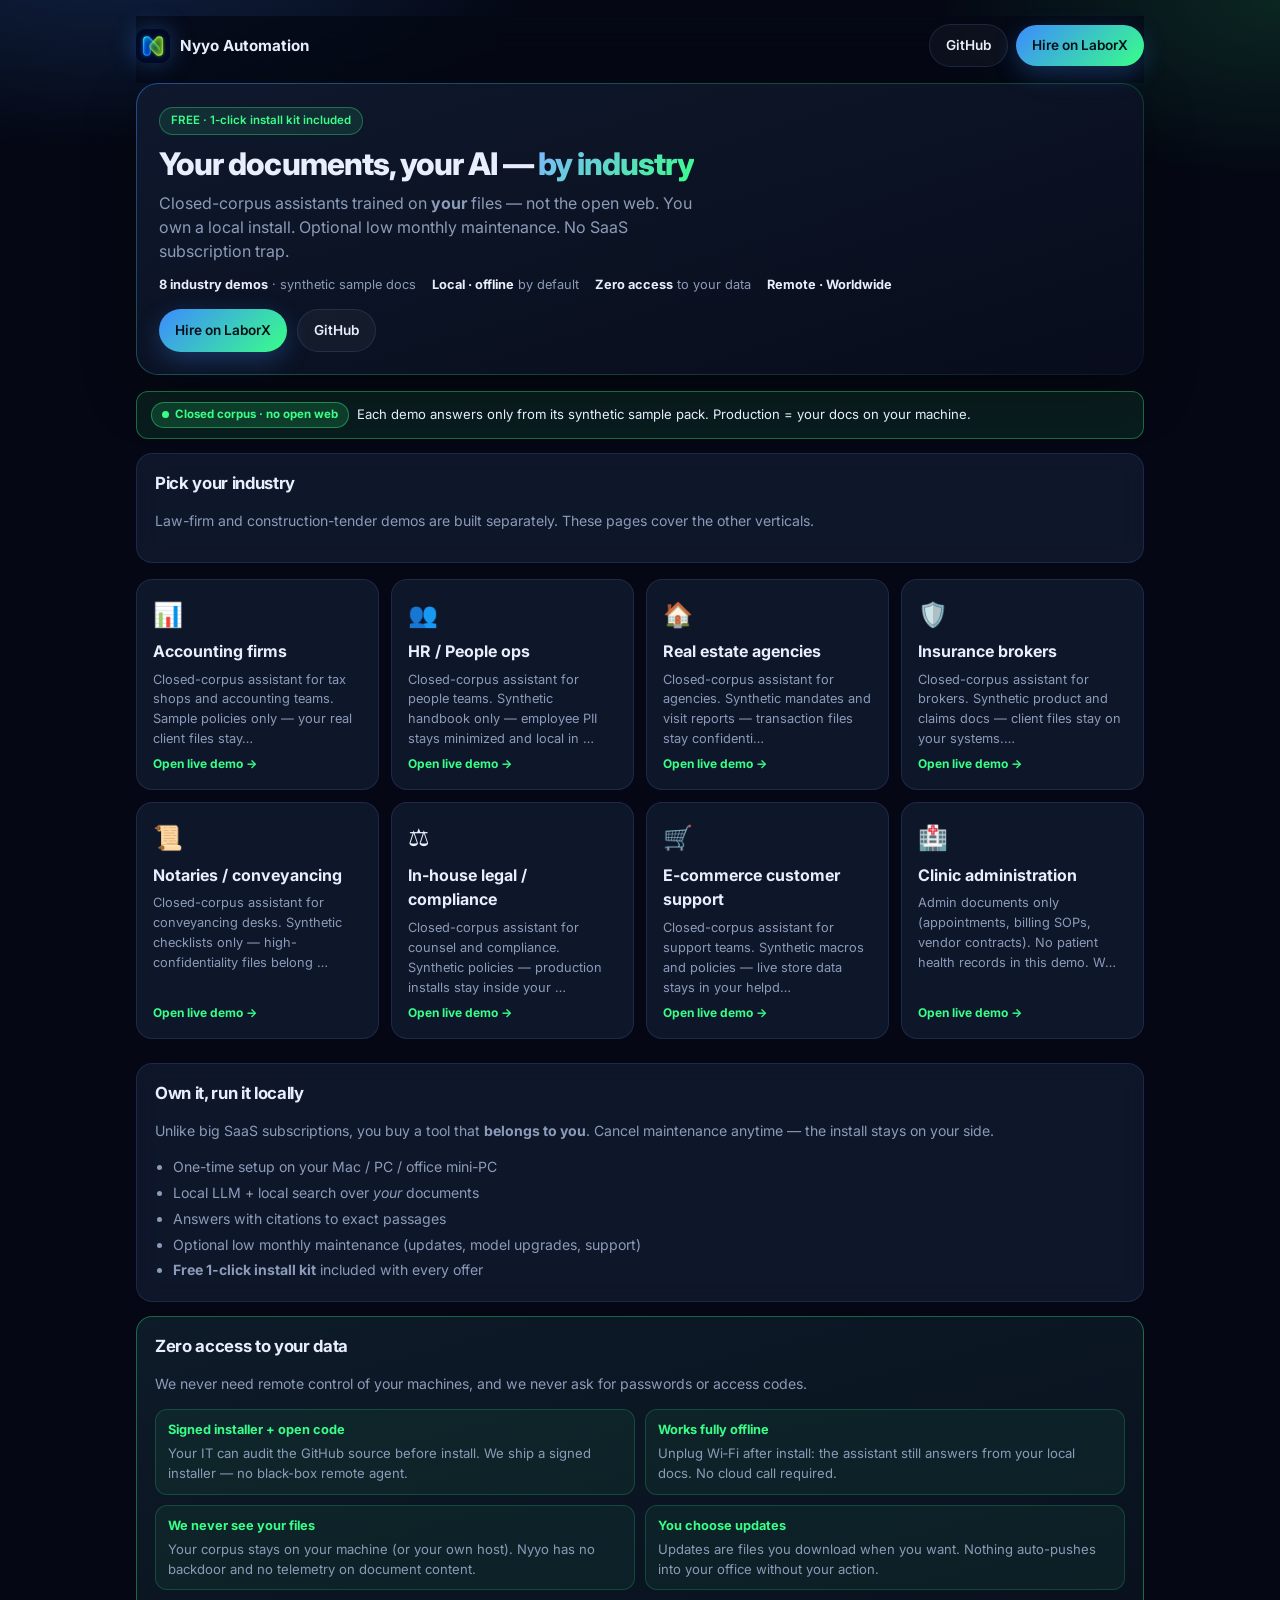
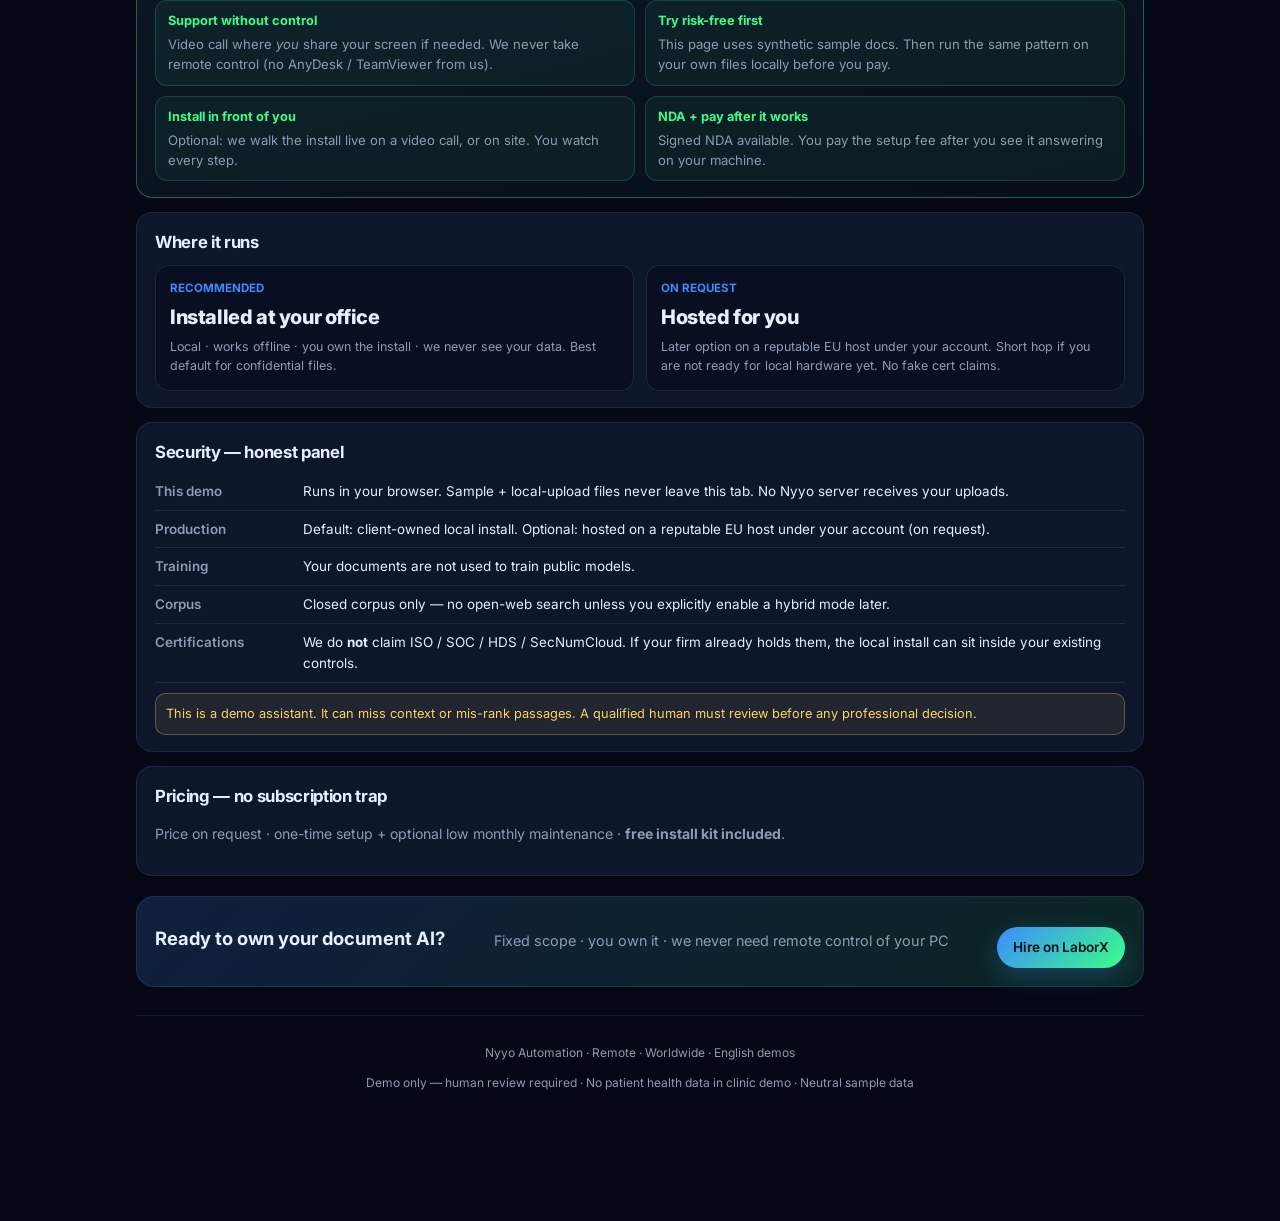
==== index.html @ 98f661c5 "feat: industry document-AI demos (8 verticals + hub) Closed-corpus in-browser BM25 demos for account" ====
<!DOCTYPE html>
<html lang="en">
<head>
<meta charset="utf-8"/>
<meta name="viewport" content="width=device-width, initial-scale=1"/>
<title>Your documents, your AI — by industry · Nyyo Automation</title>
<meta name="description" content="Industry demos: ask questions on your business documents. Local AI you own. Closed corpus. Remote · Worldwide."/>
<link rel="preconnect" href="https://fonts.googleapis.com"/>
<link rel="preconnect" href="https://fonts.gstatic.com" crossorigin/>
<link href="https://fonts.googleapis.com/css2?family=Inter:wght@400;600;700;800&display=swap" rel="stylesheet"/>
<link rel="stylesheet" href="./css/nyyo-kit.css"/>
<link rel="stylesheet" href="./css/style.css"/>
<link rel="icon" href="./assets/logo.png"/>
</head>
<body>
<div class="wrap">

<nav class="topbar">
  <a class="brand" href="./">
    <img src="./assets/logo.png" alt="" width="34" height="34"/>
    <span>Nyyo Automation</span>
  </a>
  <div style="display:flex;gap:8px;flex-wrap:wrap;align-items:center">
    <a class="btn btn-ghost btn-sm" href="https://github.com/nyyoautomation">GitHub</a>
    <a class="btn btn-primary btn-sm" href="https://laborx.com/freelancers/users/id475124" target="_blank" rel="noopener">Hire on LaborX</a>
  </div>
</nav>

<header class="hero">
  <div class="hero-inner">
    <div class="tag">FREE · 1-click install kit included</div>
    <h1>Your documents, your AI — <span class="grad">by industry</span></h1>
    <p style="color:var(--muted);max-width:56ch;margin:0">
      Closed-corpus assistants trained on <strong>your</strong> files — not the open web.
      You own a local install. Optional low monthly maintenance. No SaaS subscription trap.
    </p>
    <div class="proof">
      <span><strong>8 industry demos</strong> · synthetic sample docs</span>
      <span><strong>Local · offline</strong> by default</span>
      <span><strong>Zero access</strong> to your data</span>
      <span><strong>Remote · Worldwide</strong></span>
    </div>
    <div style="display:flex;flex-wrap:wrap;gap:10px;margin-top:14px">
      <a class="btn btn-primary" href="https://laborx.com/freelancers/users/id475124" target="_blank" rel="noopener">Hire on LaborX</a>
      <a class="btn btn-ghost" href="https://github.com/nyyoautomation">GitHub</a>
    </div>
  </div>
</header>

<div class="trust-banner">
  <span class="pill"><span class="live-dot"></span> Closed corpus · no open web</span>
  <span>Each demo answers only from its synthetic sample pack. Production = your docs on your machine.</span>
</div>

<section class="card-block">
  <h2>Pick your industry</h2>
  <p>Law-firm and construction-tender demos are built separately. These pages cover the other verticals.</p>
</section>

<div class="hub-grid">
    <a class="hub-card" href="./accounting/">
      <div class="ico">📊</div>
      <h3>Accounting firms</h3>
      <p>Closed-corpus assistant for tax shops and accounting teams. Sample policies only — your real client files stay…</p>
      <span class="go">Open live demo →</span>
    </a>
    <a class="hub-card" href="./hr/">
      <div class="ico">👥</div>
      <h3>HR / People ops</h3>
      <p>Closed-corpus assistant for people teams. Synthetic handbook only — employee PII stays minimized and local in …</p>
      <span class="go">Open live demo →</span>
    </a>
    <a class="hub-card" href="./real-estate/">
      <div class="ico">🏠</div>
      <h3>Real estate agencies</h3>
      <p>Closed-corpus assistant for agencies. Synthetic mandates and visit reports — transaction files stay confidenti…</p>
      <span class="go">Open live demo →</span>
    </a>
    <a class="hub-card" href="./insurance/">
      <div class="ico">🛡️</div>
      <h3>Insurance brokers</h3>
      <p>Closed-corpus assistant for brokers. Synthetic product and claims docs — client files stay on your systems.…</p>
      <span class="go">Open live demo →</span>
    </a>
    <a class="hub-card" href="./notaries/">
      <div class="ico">📜</div>
      <h3>Notaries / conveyancing</h3>
      <p>Closed-corpus assistant for conveyancing desks. Synthetic checklists only — high-confidentiality files belong …</p>
      <span class="go">Open live demo →</span>
    </a>
    <a class="hub-card" href="./compliance/">
      <div class="ico">⚖️</div>
      <h3>In-house legal / compliance</h3>
      <p>Closed-corpus assistant for counsel and compliance. Synthetic policies — production installs stay inside your …</p>
      <span class="go">Open live demo →</span>
    </a>
    <a class="hub-card" href="./ecommerce-support/">
      <div class="ico">🛒</div>
      <h3>E-commerce customer support</h3>
      <p>Closed-corpus assistant for support teams. Synthetic macros and policies — live store data stays in your helpd…</p>
      <span class="go">Open live demo →</span>
    </a>
    <a class="hub-card" href="./clinic-admin/">
      <div class="ico">🏥</div>
      <h3>Clinic administration</h3>
      <p>Admin documents only (appointments, billing SOPs, vendor contracts). No patient health records in this demo. W…</p>
      <span class="go">Open live demo →</span>
    </a></div>


<section class="card-block" id="own-it-hub">
  <h2>Own it, run it locally</h2>
  <p>Unlike big SaaS subscriptions, you buy a tool that <strong>belongs to you</strong>. Cancel maintenance anytime — the install stays on your side.</p>
  <ul>
    <li>One-time setup on your Mac / PC / office mini-PC</li>
    <li>Local LLM + local search over <em>your</em> documents</li>
    <li>Answers with citations to exact passages</li>
    <li>Optional low monthly maintenance (updates, model upgrades, support)</li>
    <li><strong>Free 1-click install kit</strong> included with every offer</li>
  </ul>
</section>


<section class="card-block zero-access" id="zero-access">
  <h2>Zero access to your data</h2>
  <p>We never need remote control of your machines, and we never ask for passwords or access codes.</p>
  <div class="za-grid">
    <div class="za-item"><strong>Signed installer + open code</strong>Your IT can audit the GitHub source before install. We ship a signed installer — no black-box remote agent.</div>
    <div class="za-item"><strong>Works fully offline</strong>Unplug Wi‑Fi after install: the assistant still answers from your local docs. No cloud call required.</div>
    <div class="za-item"><strong>We never see your files</strong>Your corpus stays on your machine (or your own host). Nyyo has no backdoor and no telemetry on document content.</div>
    <div class="za-item"><strong>You choose updates</strong>Updates are files you download when you want. Nothing auto-pushes into your office without your action.</div>
    <div class="za-item"><strong>Support without control</strong>Video call where <em>you</em> share your screen if needed. We never take remote control (no AnyDesk / TeamViewer from us).</div>
    <div class="za-item"><strong>Try risk-free first</strong>This page uses synthetic sample docs. Then run the same pattern on your own files locally before you pay.</div>
    <div class="za-item"><strong>Install in front of you</strong>Optional: we walk the install live on a video call, or on site. You watch every step.</div>
    <div class="za-item"><strong>NDA + pay after it works</strong>Signed NDA available. You pay the setup fee after you see it answering on your machine.</div>
  </div>
</section>


<section class="card-block" id="hosting">
  <h2>Where it runs</h2>
  <div class="price-box">
    <div class="price-tier">
      <div class="label">Recommended</div>
      <div class="amount">Installed at your office</div>
      <div class="note">Local · works offline · you own the install · we never see your data. Best default for confidential files.</div>
    </div>
    <div class="price-tier">
      <div class="label">On request</div>
      <div class="amount">Hosted for you</div>
      <div class="note">Later option on a reputable EU host under your account. Short hop if you are not ready for local hardware yet. No fake cert claims.</div>
    </div>
  </div>
</section>


<section class="card-block security-panel" id="security">
  <h2>Security — honest panel</h2>
  <div class="sec-row"><div class="sec-k">This demo</div><div class="sec-v">Runs in your browser. Sample + local-upload files never leave this tab. No Nyyo server receives your uploads.</div></div>
  <div class="sec-row"><div class="sec-k">Production</div><div class="sec-v">Default: client-owned local install. Optional: hosted on a reputable EU host under your account (on request).</div></div>
  <div class="sec-row"><div class="sec-k">Training</div><div class="sec-v">Your documents are not used to train public models.</div></div>
  <div class="sec-row"><div class="sec-k">Corpus</div><div class="sec-v">Closed corpus only — no open-web search unless you explicitly enable a hybrid mode later.</div></div>
  <div class="sec-row"><div class="sec-k">Certifications</div><div class="sec-v">We do <strong>not</strong> claim ISO / SOC / HDS / SecNumCloud. If your firm already holds them, the local install can sit inside your existing controls.</div></div>
  <div class="honest">This is a demo assistant. It can miss context or mis-rank passages. A qualified human must review before any professional decision.</div>
</section>


<section class="card-block" id="pricing-hub">
  <h2>Pricing — no subscription trap</h2>
  <p>Price on request · one-time setup + optional low monthly maintenance · <strong>free install kit included</strong>.</p>
</section>

<section class="cta-band">
  <h2 style="margin:0 0 6px;font-size:1.15rem">Ready to own your document AI?</h2>
  <p style="margin:0;color:var(--muted);font-size:.9rem">Fixed scope · you own it · we never need remote control of your PC</p>
  <div class="btns">
    <a class="btn btn-primary" href="https://laborx.com/freelancers/users/id475124" target="_blank" rel="noopener">Hire on LaborX</a>
  </div>
</section>

<footer class="footer">
  <p>Nyyo Automation · Remote · Worldwide · English demos</p>
  <p>Demo only — human review required · No patient health data in clinic demo · Neutral sample data</p>
</footer>
</div>
</body>
</html>
---- css/nyyo-kit.css ----
/* Nyyo Automation — shared demo kit (premium freelance presentation) */
:root {
  --void: #050814;
  --abyss: #0a0f2c;
  --panel: rgba(18, 28, 52, 0.72);
  --panel-solid: #121c34;
  --panel2: rgba(12, 18, 36, 0.9);
  --border: rgba(120, 160, 255, 0.14);
  --text: #e8eefc;
  --muted: #8b9bb8;
  --azure: #3d8bff;
  --lime: #39ff88;
  --warn: #ffd166;
  --bad: #ff6b8a;
  --radius: 18px;
}
* { box-sizing: border-box; }
html, body {
  margin: 0; padding: 0; min-height: 100%;
  background: var(--void); color: var(--text);
  font-family: Inter, system-ui, -apple-system, Segoe UI, Roboto, sans-serif;
  line-height: 1.55;
}
body::before {
  content: ""; position: fixed; inset: 0; pointer-events: none; z-index: 0;
  background:
    radial-gradient(ellipse 65% 45% at 8% -8%, rgba(61,139,255,.22), transparent 55%),
    radial-gradient(ellipse 55% 40% at 100% 0%, rgba(57,255,136,.12), transparent 50%);
}
.wrap, .shell { position: relative; z-index: 1; max-width: 900px; margin: 0 auto; padding: 16px 16px 100px; }
a { color: var(--lime); }
.topbar, .nav {
  display: flex; align-items: center; justify-content: space-between; gap: 12px;
  padding: 8px 0 16px; position: sticky; top: 0; z-index: 20;
  backdrop-filter: blur(14px); -webkit-backdrop-filter: blur(14px);
  background: rgba(5, 8, 20, 0.75);
}
.brand {
  display: flex; align-items: center; gap: 10px;
  color: var(--text); text-decoration: none; font-weight: 700; font-size: 0.95rem;
}
.brand img { width: 34px; height: 34px; border-radius: 10px; box-shadow: 0 0 24px rgba(61,139,255,.35); }
.btn {
  display: inline-flex; align-items: center; justify-content: center; gap: 8px;
  border: 0; border-radius: 999px; cursor: pointer;
  font-family: inherit; font-weight: 600; font-size: 0.85rem;
  padding: 10px 16px; text-decoration: none;
  transition: transform .18s ease, filter .18s ease;
}
.btn:focus-visible { outline: 2px solid var(--azure); outline-offset: 3px; }
.btn-primary {
  color: #041018;
  background: linear-gradient(135deg, #3d8bff 0%, #39ff88 100%);
  box-shadow: 0 8px 24px rgba(61,139,255,.28);
}
.btn-primary:hover { filter: brightness(1.06); transform: translateY(-1px); }
.btn-ghost {
  color: var(--text); background: rgba(255,255,255,.04); border: 1px solid var(--border);
}
.btn-ghost:hover { border-color: rgba(61,139,255,.4); }

.hero {
  border-radius: 22px; padding: 1px; margin-bottom: 16px;
  background: linear-gradient(145deg, rgba(61,139,255,.5), rgba(57,255,136,.28), rgba(61,139,255,.12));
  box-shadow: 0 20px 50px rgba(0,0,0,.35);
}
.hero-inner, .hero > *:only-child {
  border-radius: 21px;
  background: linear-gradient(165deg, rgba(14,22,42,.96), rgba(8,12,28,.98));
  padding: 22px;
}
.hero .hero-inner { margin: 0; }
.tag, .badge {
  display: inline-flex; align-items: center; gap: 8px;
  font-size: 0.72rem; font-weight: 600; color: var(--lime);
  background: rgba(57,255,136,.1); border: 1px solid rgba(57,255,136,.32);
  padding: 4px 11px; border-radius: 999px; margin-bottom: 12px;
}
.tag .dot, .badge .pulse {
  width: 7px; height: 7px; border-radius: 50%; background: var(--lime);
  box-shadow: 0 0 0 0 rgba(57,255,136,.5);
  animation: pulse 2s ease-out infinite;
}
@keyframes pulse {
  0% { box-shadow: 0 0 0 0 rgba(57,255,136,.5); }
  70% { box-shadow: 0 0 0 10px rgba(57,255,136,0); }
  100% { box-shadow: 0 0 0 0 rgba(57,255,136,0); }
}
.hero h1 {
  margin: 0 0 8px; font-size: clamp(1.45rem, 3.5vw, 1.95rem);
  letter-spacing: -0.03em; line-height: 1.15; font-weight: 800;
}
.hero h1 .grad {
  background: linear-gradient(135deg, #7eb6ff, #39ff88);
  -webkit-background-clip: text; background-clip: text; color: transparent;
}
.hero .lead, .hero p { margin: 0; color: var(--muted); line-height: 1.5; max-width: 40rem; }
.hero .meta {
  display: flex; flex-wrap: wrap; gap: 8px 16px;
  margin-top: 14px; font-size: 0.8rem; color: var(--muted);
}
.hero .meta strong { color: var(--text); font-weight: 600; }

.explainer, .panel, .card-block {
  background: var(--panel); border: 1px solid var(--border);
  border-radius: 16px; padding: 16px 18px; margin-bottom: 14px;
  backdrop-filter: blur(12px);
}
.explainer h2, .section-title { margin: 0 0 8px; font-size: 1rem; letter-spacing: -0.01em; }
.explainer ol { margin: 0; padding-left: 1.2rem; color: var(--muted); }
.benefit {
  margin-top: 12px; padding: 11px 13px; border-radius: 12px;
  background: rgba(61,139,255,.1); border: 1px solid rgba(61,139,255,.28);
  color: var(--text); font-size: 0.92rem;
}

/* 3-step how it works */
.steps {
  display: grid; grid-template-columns: repeat(3, 1fr); gap: 10px;
  margin: 0 0 16px;
}
.step {
  background: var(--panel); border: 1px solid var(--border);
  border-radius: 14px; padding: 14px 14px 12px;
}
.step .n {
  display: inline-grid; place-items: center;
  width: 24px; height: 24px; border-radius: 8px; margin-bottom: 8px;
  font-size: 0.75rem; font-weight: 800; color: #041018;
  background: linear-gradient(135deg, #3d8bff, #39ff88);
}
.step h3 { margin: 0 0 4px; font-size: 0.92rem; }
.step p { margin: 0; color: var(--muted); font-size: 0.82rem; }

/* Metrics */
.metrics {
  display: grid; grid-template-columns: repeat(3, 1fr); gap: 10px;
  margin: 0 0 16px;
}
.metric {
  background: var(--panel); border: 1px solid var(--border);
  border-radius: 14px; padding: 14px; text-align: center;
}
.metric .v {
  font-size: 1.35rem; font-weight: 800; letter-spacing: -0.02em;
  background: linear-gradient(135deg, #9ec2ff, #39ff88);
  -webkit-background-clip: text; background-clip: text; color: transparent;
}
.metric .l { margin-top: 4px; font-size: 0.75rem; color: var(--muted); }
.metrics-note {
  margin: -8px 0 16px; font-size: 0.72rem; color: var(--muted); text-align: center;
}

/* Tech badges */
.badges {
  display: flex; flex-wrap: wrap; gap: 8px; margin: 0 0 16px; justify-content: center;
}
.badges span {
  font-size: 0.72rem; font-weight: 600; color: var(--muted);
  padding: 5px 10px; border-radius: 999px;
  border: 1px solid var(--border); background: rgba(255,255,255,.03);
}

/* CTA band */
.cta-band {
  margin: 20px 0 8px; padding: 22px 20px; border-radius: 18px;
  border: 1px solid var(--border);
  background: linear-gradient(135deg, rgba(61,139,255,.16), rgba(57,255,136,.08));
  display: flex; flex-wrap: wrap; align-items: center; justify-content: space-between; gap: 14px;
}
.cta-band h2 { margin: 0 0 4px; font-size: 1.2rem; }
.cta-band p { margin: 0; color: var(--muted); font-size: 0.88rem; }
.cta-actions { display: flex; flex-wrap: wrap; gap: 10px; }

.footer {
  margin-top: 18px; color: var(--muted); font-size: 0.82rem; text-align: center;
}
.footer a { color: var(--lime); }

.mobile-cta {
  display: none; position: fixed; left: 12px; right: 12px; bottom: 12px; z-index: 40;
  padding: 10px; border-radius: 16px;
  background: rgba(10, 15, 44, 0.92); border: 1px solid var(--border);
  backdrop-filter: blur(14px); box-shadow: 0 12px 36px rgba(0,0,0,.45);
}
.mobile-cta .btn { width: 100%; }

.example-label {
  display: inline-block; font-size: 0.68rem; font-weight: 700; letter-spacing: .04em;
  text-transform: uppercase; color: var(--warn);
  background: rgba(255,209,102,.1); border: 1px solid rgba(255,209,102,.28);
  padding: 2px 8px; border-radius: 999px; margin-bottom: 8px;
}

@media (max-width: 700px) {
  .steps, .metrics { grid-template-columns: 1fr; }
  .wrap, .shell { padding-bottom: 96px; }
  .mobile-cta { display: block; }
  .topbar .btn-primary .hide-sm { display: none; }
}
@media (prefers-reduced-motion: reduce) {
  *, *::before, *::after { animation: none !important; transition: none !important; }
}

/* === QUALITY LAYER v2 — fonts, forms, tables, motion === */
@import url('https://fonts.googleapis.com/css2?family=Inter:wght@400;500;600;700;800&family=JetBrains+Mono:wght@400;500;600&display=swap');

body, .wrap, .shell {
  font-family: Inter, system-ui, -apple-system, Segoe UI, Roboto, sans-serif;
  -webkit-font-smoothing: antialiased;
  text-rendering: optimizeLegibility;
}
code, pre, .mono, .log, #log, .wf-list a {
  font-family: "JetBrains Mono", ui-monospace, SFMono-Regular, Menlo, monospace;
  font-size: 0.82rem;
}

/* Polished inputs */
input, textarea, select {
  font-family: Inter, system-ui, sans-serif !important;
  border-radius: 12px !important;
  border: 1px solid var(--border) !important;
  background: rgba(5, 8, 20, 0.85) !important;
  color: var(--text) !important;
  padding: 12px 14px !important;
  transition: border-color .15s, box-shadow .15s;
}
input:focus, textarea:focus, select:focus {
  outline: none !important;
  border-color: rgba(61,139,255,.55) !important;
  box-shadow: 0 0 0 3px rgba(61,139,255,.15) !important;
}
textarea { min-height: 140px; resize: vertical; line-height: 1.5; }

/* Polished tables */
table {
  width: 100%; border-collapse: collapse; font-size: 0.88rem;
  background: var(--panel); border: 1px solid var(--border); border-radius: 14px;
  overflow: hidden; margin: 0 0 14px;
}
th, td { padding: 10px 12px; text-align: left; border-bottom: 1px solid var(--border); }
th {
  font-size: 0.72rem; text-transform: uppercase; letter-spacing: .04em;
  color: var(--muted); font-weight: 700; background: rgba(0,0,0,.25);
}
tr:last-child td { border-bottom: 0; }
tr:hover td { background: rgba(61,139,255,.06); }
td.num, th.num { text-align: right; font-variant-numeric: tabular-nums; font-family: "JetBrains Mono", monospace; font-size: 0.82rem; }

/* Lucide icon buttons */
.btn i, .icon-btn i, [data-lucide] { width: 18px; height: 18px; stroke-width: 2; }
.icon-btn {
  display: inline-flex; align-items: center; justify-content: center; gap: 8px;
}
.chip, .chips button {
  display: inline-flex; align-items: center; gap: 6px;
}

/* Empty / loading */
.empty-state, .loading-state {
  text-align: center; padding: 28px 16px; color: var(--muted);
  border: 1px dashed var(--border); border-radius: 14px; margin: 12px 0;
}
.loading-state .spinner {
  width: 28px; height: 28px; margin: 0 auto 10px;
  border: 2px solid var(--border); border-top-color: var(--azure);
  border-radius: 50%; animation: spin .7s linear infinite;
}
@keyframes spin { to { transform: rotate(360deg); } }
.fade-in { animation: fadeUp .4s ease both; }
@keyframes fadeUp {
  from { opacity: 0; transform: translateY(8px); }
  to { opacity: 1; transform: none; }
}

/* Before/after split */
.ba-grid {
  display: grid; grid-template-columns: 1fr 1fr; gap: 12px; margin: 0 0 16px;
}
.ba-card {
  background: var(--panel); border: 1px solid var(--border); border-radius: 14px; padding: 14px;
}
.ba-card h3 { margin: 0 0 8px; font-size: 0.9rem; }
.ba-card.before { border-color: rgba(255,107,138,.35); }
.ba-card.after { border-color: rgba(57,255,136,.35); }
@media (max-width: 700px) { .ba-grid { grid-template-columns: 1fr; } }

/* Where it plugs in / How we set it up / Hosting */
.nyyo-integrate {
  margin: 18px 0 8px;
  display: grid;
  gap: 12px;
}
.nyyo-integrate .block {
  background: var(--panel, rgba(18,28,52,.72));
  border: 1px solid var(--border, rgba(120,160,255,.14));
  border-radius: 18px;
  padding: 18px 18px 16px;
  backdrop-filter: blur(12px);
}
.nyyo-integrate .block h2 {
  margin: 0 0 6px;
  font-size: 1.05rem;
  letter-spacing: -0.02em;
}
.nyyo-integrate .block .sub {
  margin: 0 0 12px;
  color: var(--muted, #8b9bb8);
  font-size: 0.88rem;
}
.plug-chips {
  display: flex; flex-wrap: wrap; gap: 8px;
}
.plug-chip {
  display: inline-flex; align-items: center; gap: 8px;
  padding: 8px 12px;
  border-radius: 999px;
  border: 1px solid var(--border, rgba(120,160,255,.14));
  background: rgba(255,255,255,.03);
  font-size: 0.82rem; font-weight: 600; color: var(--text, #e8eefc);
}
.plug-chip .ic {
  width: 22px; height: 22px; border-radius: 6px;
  display: grid; place-items: center;
  font-size: 0.72rem; font-weight: 800;
  background: linear-gradient(135deg, rgba(61,139,255,.25), rgba(57,255,136,.18));
  color: #e8eefc;
}
.setup-steps {
  display: grid; grid-template-columns: repeat(3, 1fr); gap: 10px; margin: 0;
  padding: 0; list-style: none;
}
.setup-steps li {
  background: rgba(255,255,255,.03);
  border: 1px solid var(--border, rgba(120,160,255,.14));
  border-radius: 14px; padding: 14px;
}
.setup-steps .n {
  display: inline-grid; place-items: center;
  width: 26px; height: 26px; border-radius: 8px; margin-bottom: 8px;
  background: rgba(61,139,255,.15); color: var(--lime, #39ff88);
  font-weight: 800; font-size: 0.8rem;
}
.setup-steps h3 { margin: 0 0 4px; font-size: 0.92rem; }
.setup-steps p { margin: 0; color: var(--muted, #8b9bb8); font-size: 0.84rem; }
.host-grid {
  display: grid; grid-template-columns: 1fr 1fr; gap: 10px;
}
.host-card {
  border-radius: 14px; padding: 14px;
  border: 1px solid var(--border, rgba(120,160,255,.14));
  background: rgba(255,255,255,.03);
}
.host-card strong { display: block; margin-bottom: 4px; }
.host-card p { margin: 0; color: var(--muted, #8b9bb8); font-size: 0.84rem; }
.embed-box {
  margin-top: 12px;
  border-radius: 12px;
  border: 1px solid var(--border, rgba(120,160,255,.14));
  background: #070b18;
  overflow: hidden;
}
.embed-box .embed-label {
  display: flex; justify-content: space-between; align-items: center;
  padding: 8px 12px; font-size: 0.72rem; color: var(--muted, #8b9bb8);
  border-bottom: 1px solid var(--border, rgba(120,160,255,.14));
  background: rgba(255,255,255,.02);
}
.embed-box pre {
  margin: 0; padding: 12px 14px; overflow-x: auto;
  font-size: 0.78rem; line-height: 1.45; color: #cfe0ff;
  font-family: ui-monospace, SFMono-Regular, Menlo, Consolas, monospace;
}
.embed-box code { color: #9ec2ff; }
.honest-note {
  margin: 10px 0 0; font-size: 0.78rem; color: var(--muted, #8b9bb8);
}
@media (max-width: 700px) {
  .setup-steps, .host-grid { grid-template-columns: 1fr; }
}


.nyyo-install-kit {
  margin: 12px 0 8px;
  border-radius: 18px;
  padding: 1px;
  background: linear-gradient(145deg, rgba(61,139,255,.55), rgba(57,255,136,.35));
  box-shadow: 0 16px 40px rgba(0,0,0,.28);
}
.nyyo-install-kit-inner {
  border-radius: 17px;
  background: linear-gradient(165deg, rgba(14,22,42,.97), rgba(8,12,28,.98));
  padding: 18px 18px 16px;
}
.nyyo-install-kit h2 { margin: 0 0 6px; font-size: 1.05rem; letter-spacing: -0.02em; }
.nyyo-install-kit .free-pill {
  display: inline-flex; align-items: center; gap: 6px;
  font-size: 0.72rem; font-weight: 700; color: #041018;
  background: linear-gradient(135deg, #3d8bff, #39ff88);
  padding: 4px 10px; border-radius: 999px; margin-bottom: 10px;
}
.nyyo-install-kit .sub { margin: 0 0 12px; color: var(--muted,#8b9bb8); font-size: 0.88rem; }
.kit-actions { display: flex; flex-wrap: wrap; gap: 8px; margin-bottom: 8px; }
.kit-actions a, .kit-actions button {
  display: inline-flex; align-items: center; gap: 6px;
  padding: 9px 14px; border-radius: 999px; font: 600 0.8rem system-ui,sans-serif;
  text-decoration: none; cursor: pointer; border: 1px solid var(--border,rgba(120,160,255,.14));
  color: var(--text,#e8eefc); background: rgba(255,255,255,.04);
}
.kit-actions a.primary, .kit-actions button.primary {
  border: 0; color: #041018;
  background: linear-gradient(135deg, #3d8bff, #39ff88);
}
.kit-list { margin: 8px 0 0; padding-left: 1.1rem; color: var(--muted,#8b9bb8); font-size: 0.84rem; }
.kit-list li { margin: 3px 0; }
.kit-list .ready { color: var(--lime,#39ff88); }
.kit-list .soon { color: var(--warn,#ffd166); }
---- css/style.css ----
/* Industry demos — extends nyyo-kit */
.wrap { max-width: 1040px; }
.trust-banner {
  display: flex; flex-wrap: wrap; gap: 8px; align-items: center;
  margin: 0 0 14px; padding: 10px 14px; border-radius: 12px;
  background: rgba(57,255,136,.08); border: 1px solid rgba(57,255,136,.35);
  font-size: 0.82rem; color: var(--text);
}
.trust-banner .pill {
  display: inline-flex; align-items: center; gap: 6px;
  padding: 3px 10px; border-radius: 999px; font-weight: 700; font-size: 0.72rem;
  background: rgba(57,255,136,.15); color: var(--lime); border: 1px solid rgba(57,255,136,.4);
}
.live-dot { width: 7px; height: 7px; border-radius: 50%; background: var(--lime);
  box-shadow: 0 0 0 0 rgba(57,255,136,.6); animation: pulse 2s infinite; }
@keyframes pulse { 0% { box-shadow: 0 0 0 0 rgba(57,255,136,.55); } 70% { box-shadow: 0 0 0 8px transparent; } 100% { box-shadow: 0 0 0 0 transparent; } }
@media (prefers-reduced-motion: reduce) { .live-dot { animation: none; } }

.chat {
  display: flex; flex-direction: column; min-height: 420px; max-height: 560px;
  padding: 0; overflow: hidden; margin-bottom: 16px;
}
.chat-head {
  display: flex; align-items: center; justify-content: space-between; gap: 10px;
  padding: 12px 14px; border-bottom: 1px solid var(--border);
  font-size: 0.85rem; font-weight: 600;
}
.messages { flex: 1; overflow-y: auto; padding: 14px; display: flex; flex-direction: column; gap: 10px; }
.msg { max-width: 92%; padding: 10px 13px; border-radius: 14px; font-size: 0.9rem; }
.msg .who { font-size: 0.68rem; font-weight: 700; text-transform: uppercase; letter-spacing: .04em; margin-bottom: 4px; color: var(--muted); }
.msg.user { align-self: flex-end; background: rgba(61,139,255,.18); border: 1px solid rgba(61,139,255,.35); }
.msg.bot { align-self: flex-start; background: rgba(18,28,52,.9); border: 1px solid var(--border); }
.msg p { margin: 0 0 8px; }
.msg p:last-child { margin-bottom: 0; }
.citations { margin-top: 8px; display: flex; flex-direction: column; gap: 6px; }
.cite-label { font-size: 0.68rem; font-weight: 700; color: var(--lime); text-transform: uppercase; letter-spacing: .04em; }
.cite {
  padding: 8px 10px; border-radius: 10px; font-size: 0.78rem; color: var(--muted);
  background: rgba(5,8,20,.55); border-left: 3px solid var(--azure);
}
.cite strong { color: var(--text); }
.cite mark, .passage mark {
  background: rgba(57,255,136,.28); color: var(--text); padding: 0 2px; border-radius: 3px;
}
.disclaimer-inline { margin-top: 8px !important; font-size: 0.72rem; color: var(--muted); font-style: italic; }
.typing-row { display: flex; gap: 5px; padding: 4px 0; }
.typing-row span {
  width: 7px; height: 7px; border-radius: 50%; background: var(--muted);
  animation: blink 1.2s infinite ease-in-out;
}
.typing-row span:nth-child(2) { animation-delay: .2s; }
.typing-row span:nth-child(3) { animation-delay: .4s; }
@keyframes blink { 0%,80%,100% { opacity: .3; } 40% { opacity: 1; } }

.composer {
  display: flex; gap: 8px; padding: 12px; border-top: 1px solid var(--border);
  background: rgba(5,8,20,.4);
}
.composer input {
  flex: 1; border-radius: 999px; border: 1px solid var(--border);
  background: rgba(255,255,255,.04); color: var(--text);
  padding: 11px 16px; font: inherit; font-size: 0.9rem;
}
.composer input:focus { outline: 2px solid var(--azure); outline-offset: 1px; }

.chips { display: flex; flex-wrap: wrap; gap: 8px; margin: 0 0 12px; }
.chip, #chips button, .chips button {
  border-radius: 999px; border: 1px solid var(--border);
  background: rgba(255,255,255,.04); color: var(--text);
  padding: 7px 12px; font: inherit; font-size: 0.78rem; cursor: pointer;
  transition: border-color .18s, transform .18s;
}
.chip:hover, #chips button:hover { border-color: rgba(61,139,255,.5); transform: translateY(-1px); }

.upload-box {
  margin: 0 0 16px; padding: 12px 14px; border-radius: 14px;
  background: var(--panel); border: 1px dashed rgba(61,139,255,.4);
  font-size: 0.82rem; color: var(--muted);
}
.upload-box label { display: inline-flex; align-items: center; gap: 8px; cursor: pointer; color: var(--text); font-weight: 600; }
.upload-box input[type=file] { font-size: 0.78rem; color: var(--muted); max-width: 100%; }
#upload-status { margin-top: 6px; color: var(--lime); font-size: 0.75rem; }

.grid-2 { display: grid; grid-template-columns: 1fr 1fr; gap: 12px; margin-bottom: 16px; }
.grid-3 { display: grid; grid-template-columns: repeat(3, 1fr); gap: 12px; margin-bottom: 16px; }
@media (max-width: 720px) { .grid-2, .grid-3 { grid-template-columns: 1fr; } }

.card-block {
  background: var(--panel); border: 1px solid var(--border); border-radius: 16px;
  padding: 16px 18px; margin-bottom: 14px; backdrop-filter: blur(12px);
}
.card-block h2 { margin: 0 0 8px; font-size: 1.05rem; letter-spacing: -.02em; }
.card-block h3 { margin: 12px 0 6px; font-size: 0.9rem; color: var(--text); }
.card-block p, .card-block li { color: var(--muted); font-size: 0.88rem; }
.card-block ul { margin: 0; padding-left: 1.15rem; }
.card-block li { margin-bottom: 4px; }

.zero-access {
  border: 1px solid rgba(57,255,136,.35);
  background: linear-gradient(165deg, rgba(14,28,42,.95), rgba(8,14,28,.98));
}
.zero-access .za-grid {
  display: grid; grid-template-columns: 1fr 1fr; gap: 10px; margin-top: 10px;
}
@media (max-width: 720px) { .zero-access .za-grid { grid-template-columns: 1fr; } }
.za-item {
  padding: 10px 12px; border-radius: 12px;
  background: rgba(57,255,136,.06); border: 1px solid rgba(57,255,136,.18);
  font-size: 0.82rem; color: var(--muted);
}
.za-item strong { display: block; color: var(--lime); font-size: 0.8rem; margin-bottom: 3px; }

.security-panel .sec-row {
  display: grid; grid-template-columns: 140px 1fr; gap: 8px;
  padding: 8px 0; border-bottom: 1px solid var(--border); font-size: 0.84rem;
}
.security-panel .sec-row:last-child { border-bottom: 0; }
.security-panel .sec-k { color: var(--muted); font-weight: 600; }
.security-panel .sec-v { color: var(--text); }
.security-panel .honest { margin-top: 10px; padding: 10px; border-radius: 10px;
  background: rgba(255,209,102,.08); border: 1px solid rgba(255,209,102,.3);
  font-size: 0.8rem; color: var(--warn); }

.plug-chips { display: flex; flex-wrap: wrap; gap: 8px; margin-top: 8px; }
.plug-chips span {
  padding: 5px 11px; border-radius: 999px; font-size: 0.75rem; font-weight: 600;
  background: rgba(61,139,255,.1); border: 1px solid rgba(61,139,255,.3); color: var(--text);
}

.price-box {
  display: grid; grid-template-columns: 1fr 1fr; gap: 12px; margin-top: 10px;
}
@media (max-width: 600px) { .price-box { grid-template-columns: 1fr; } }
.price-tier {
  padding: 14px; border-radius: 14px; border: 1px solid var(--border);
  background: rgba(5,8,20,.45);
}
.price-tier .label { font-size: 0.72rem; font-weight: 700; color: var(--azure); text-transform: uppercase; }
.price-tier .amount { font-size: 1.25rem; font-weight: 800; margin: 4px 0; letter-spacing: -.02em; }
.price-tier .note { font-size: 0.78rem; color: var(--muted); }

.cta-band {
  margin: 20px 0 10px; padding: 18px; border-radius: 18px; text-align: center;
  background: linear-gradient(135deg, rgba(61,139,255,.18), rgba(57,255,136,.12));
  border: 1px solid var(--border);
}
.cta-band .btns { display: flex; flex-wrap: wrap; gap: 10px; justify-content: center; margin-top: 12px; }

.hub-grid {
  display: grid; grid-template-columns: repeat(auto-fill, minmax(240px, 1fr)); gap: 12px;
  margin: 16px 0 24px;
}
.hub-card {
  display: flex; flex-direction: column; gap: 6px;
  padding: 16px; border-radius: 16px; text-decoration: none !important;
  background: var(--panel); border: 1px solid var(--border); color: var(--text);
  transition: transform .18s, border-color .18s, box-shadow .18s;
}
.hub-card:hover {
  transform: translateY(-2px); border-color: rgba(61,139,255,.45);
  box-shadow: 0 12px 32px rgba(61,139,255,.15);
}
.hub-card .ico { font-size: 1.5rem; }
.hub-card h3 { margin: 0; font-size: 1rem; }
.hub-card p { margin: 0; font-size: 0.8rem; color: var(--muted); }
.hub-card .go { margin-top: auto; font-size: 0.75rem; font-weight: 700; color: var(--lime); }

.footer {
  margin-top: 28px; padding: 16px 0; border-top: 1px solid var(--border);
  font-size: 0.75rem; color: var(--muted); text-align: center;
}
.proof { display: flex; flex-wrap: wrap; gap: 10px 16px; margin-top: 12px; font-size: 0.8rem; color: var(--muted); }
.proof strong { color: var(--text); }

.use-list { display: grid; grid-template-columns: 1fr 1fr; gap: 8px; margin: 10px 0 0; padding: 0; list-style: none; }
@media (max-width: 600px) { .use-list { grid-template-columns: 1fr; } }
.use-list li {
  padding: 10px 12px; border-radius: 12px; font-size: 0.82rem; color: var(--muted);
  background: rgba(255,255,255,.03); border: 1px solid var(--border);
}
.use-list li strong { color: var(--text); display: block; margin-bottom: 2px; font-size: 0.84rem; }

.sticky-cta {
  position: fixed; bottom: 0; left: 0; right: 0; z-index: 40;
  display: none; gap: 8px; justify-content: center; padding: 10px 12px;
  background: rgba(5,8,20,.92); backdrop-filter: blur(12px);
  border-top: 1px solid var(--border);
}
@media (max-width: 720px) { .sticky-cta { display: flex; } .wrap { padding-bottom: 80px; } }
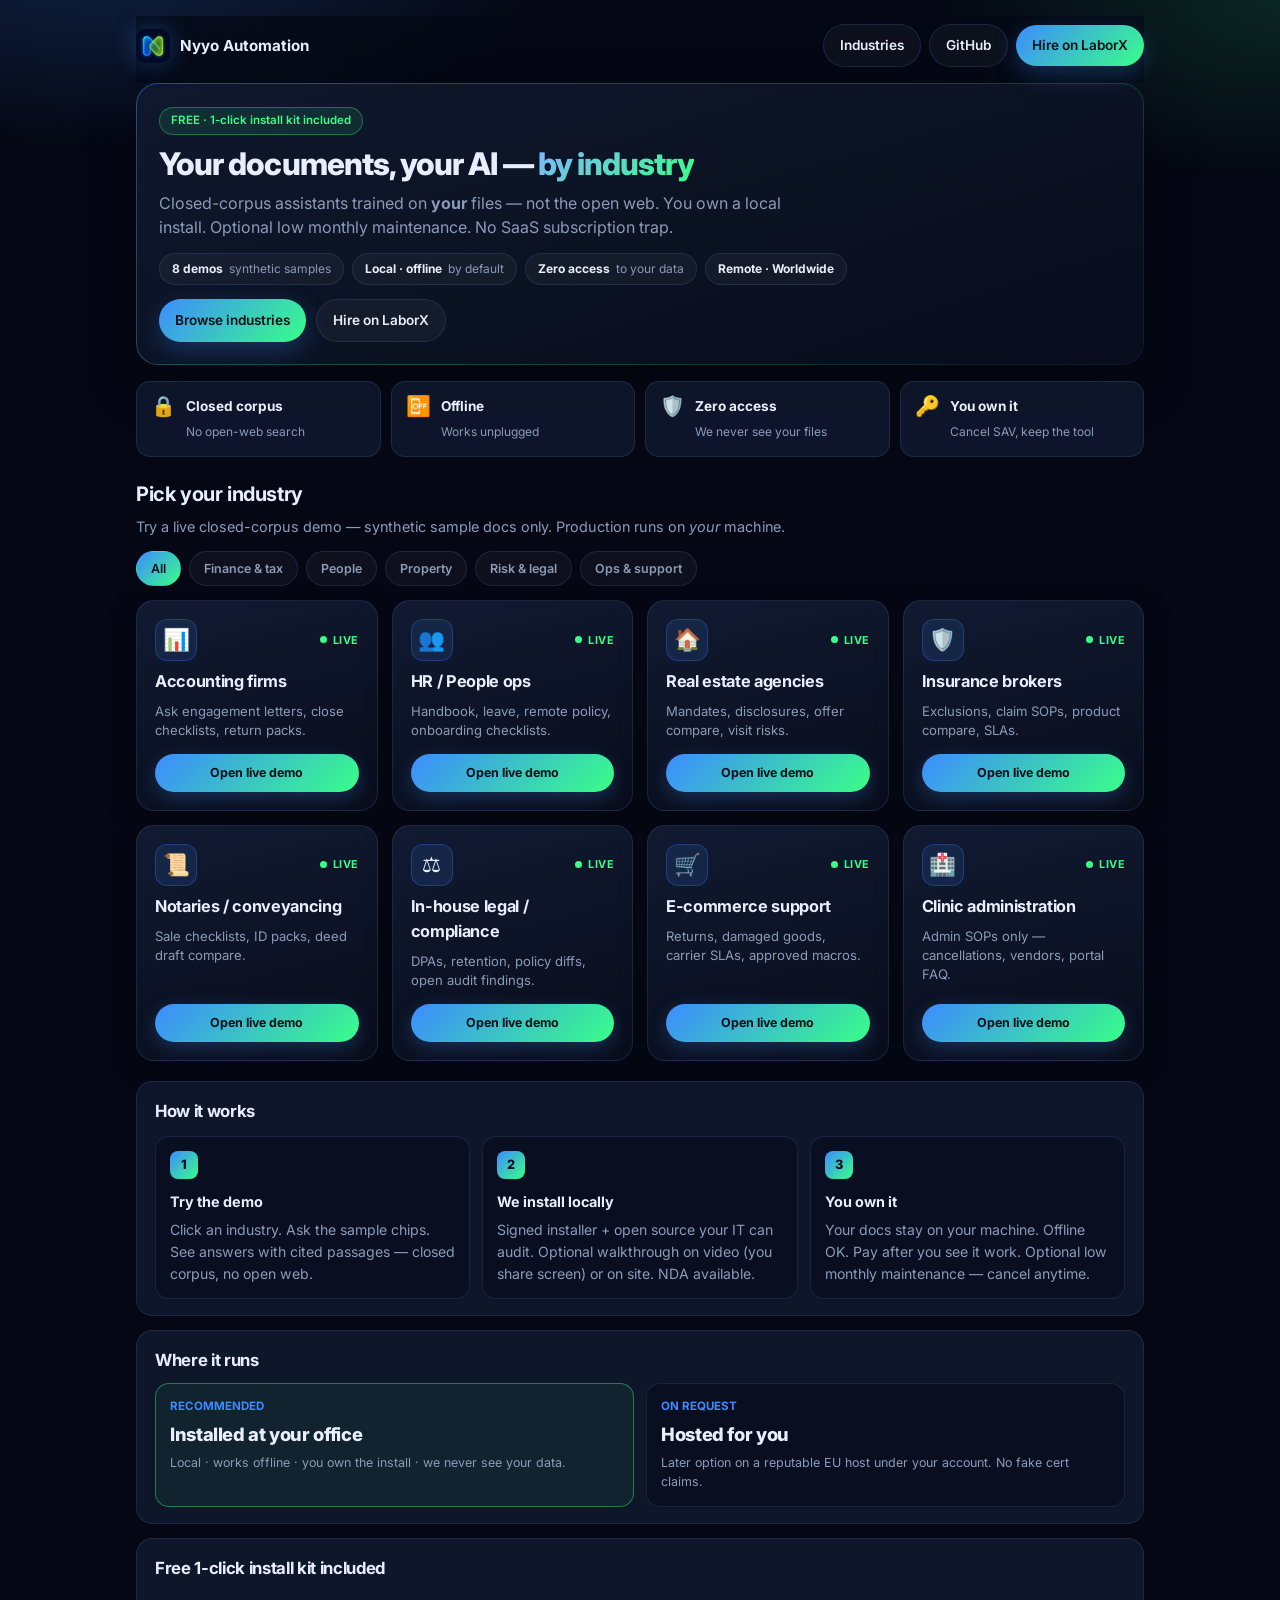
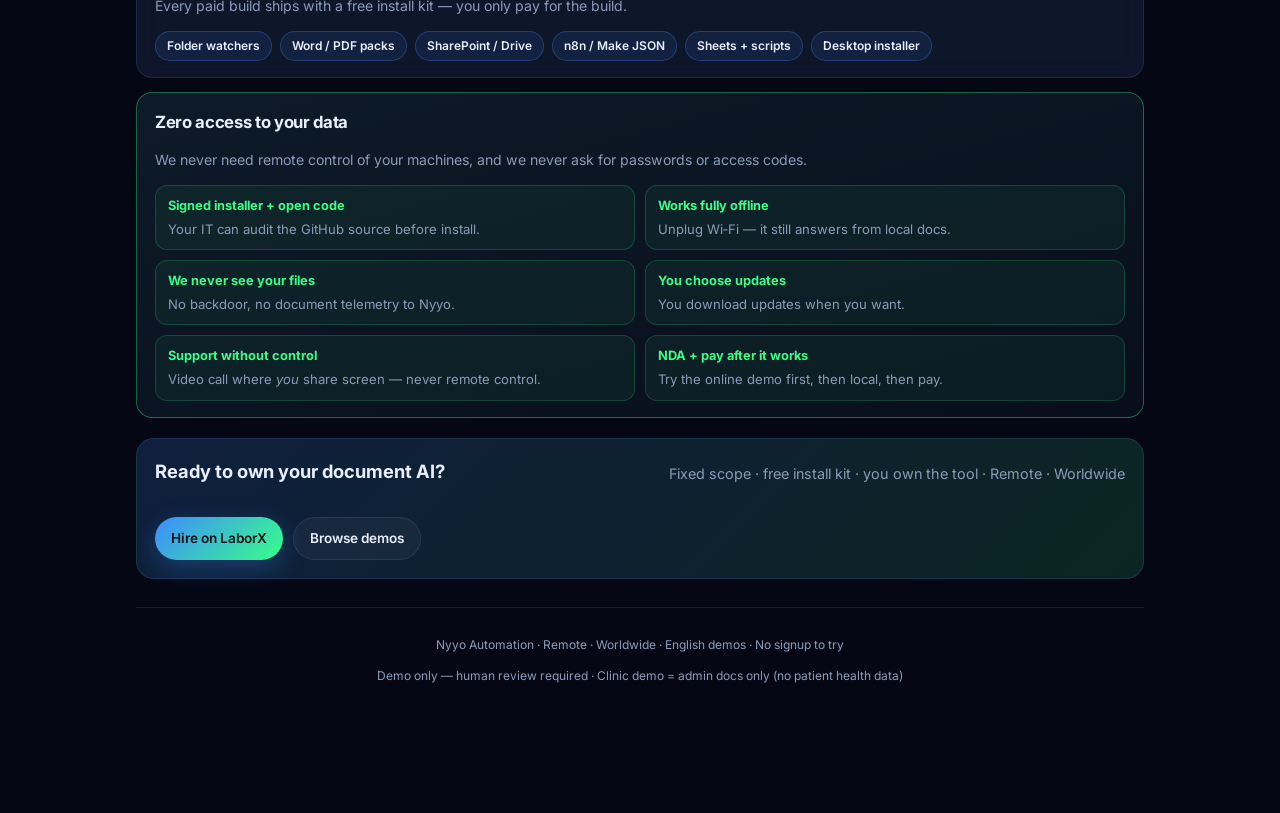
==== commit 7a27859b: "fix: rebuild hub wow UI + fix chat message clip Hub: pill proof row, trust strip, filterable glass c" ====
--- a/index.html
+++ b/index.html
@@ -13,14 +13,15 @@
 <link rel="icon" href="./assets/logo.png"/>
 </head>
 <body>
-<div class="wrap">
+<div class="wrap hub-page">
 
 <nav class="topbar">
   <a class="brand" href="./">
     <img src="./assets/logo.png" alt="" width="34" height="34"/>
     <span>Nyyo Automation</span>
   </a>
-  <div style="display:flex;gap:8px;flex-wrap:wrap;align-items:center">
+  <div class="nav-actions">
+    <a class="btn btn-ghost btn-sm" href="#industries">Industries</a>
     <a class="btn btn-ghost btn-sm" href="https://github.com/nyyoautomation">GitHub</a>
     <a class="btn btn-primary btn-sm" href="https://laborx.com/freelancers/users/id475124" target="_blank" rel="noopener">Hire on LaborX</a>
   </div>
@@ -30,158 +31,173 @@
   <div class="hero-inner">
     <div class="tag">FREE · 1-click install kit included</div>
     <h1>Your documents, your AI — <span class="grad">by industry</span></h1>
-    <p style="color:var(--muted);max-width:56ch;margin:0">
+    <p class="hero-lead">
       Closed-corpus assistants trained on <strong>your</strong> files — not the open web.
       You own a local install. Optional low monthly maintenance. No SaaS subscription trap.
     </p>
-    <div class="proof">
-      <span><strong>8 industry demos</strong> · synthetic sample docs</span>
-      <span><strong>Local · offline</strong> by default</span>
-      <span><strong>Zero access</strong> to your data</span>
-      <span><strong>Remote · Worldwide</strong></span>
-    </div>
-    <div style="display:flex;flex-wrap:wrap;gap:10px;margin-top:14px">
-      <a class="btn btn-primary" href="https://laborx.com/freelancers/users/id475124" target="_blank" rel="noopener">Hire on LaborX</a>
-      <a class="btn btn-ghost" href="https://github.com/nyyoautomation">GitHub</a>
+    <div class="proof proof-pills" aria-label="Highlights">
+      <span class="proof-pill"><strong>8 demos</strong> synthetic samples</span>
+      <span class="proof-pill"><strong>Local · offline</strong> by default</span>
+      <span class="proof-pill"><strong>Zero access</strong> to your data</span>
+      <span class="proof-pill"><strong>Remote · Worldwide</strong></span>
+    </div>
+    <div class="hero-ctas">
+      <a class="btn btn-primary" href="#industries">Browse industries</a>
+      <a class="btn btn-ghost" href="https://laborx.com/freelancers/users/id475124" target="_blank" rel="noopener">Hire on LaborX</a>
     </div>
   </div>
 </header>
 
-<div class="trust-banner">
-  <span class="pill"><span class="live-dot"></span> Closed corpus · no open web</span>
-  <span>Each demo answers only from its synthetic sample pack. Production = your docs on your machine.</span>
-</div>
-
-<section class="card-block">
-  <h2>Pick your industry</h2>
-  <p>Law-firm and construction-tender demos are built separately. These pages cover the other verticals.</p>
-</section>
-
-<div class="hub-grid">
-    <a class="hub-card" href="./accounting/">
-      <div class="ico">📊</div>
+<section class="trust-strip" aria-label="Trust points">
+  <div class="trust-item"><span class="trust-ico" aria-hidden="true">🔒</span><div><strong>Closed corpus</strong><span>No open-web search</span></div></div>
+  <div class="trust-item"><span class="trust-ico" aria-hidden="true">📴</span><div><strong>Offline</strong><span>Works unplugged</span></div></div>
+  <div class="trust-item"><span class="trust-ico" aria-hidden="true">🛡️</span><div><strong>Zero access</strong><span>We never see your files</span></div></div>
+  <div class="trust-item"><span class="trust-ico" aria-hidden="true">🔑</span><div><strong>You own it</strong><span>Cancel SAV, keep the tool</span></div></div>
+</section>
+
+<section id="industries" class="industries-sec">
+  <div class="sec-head">
+    <h2>Pick your industry</h2>
+    <p>Try a live closed-corpus demo — synthetic sample docs only. Production runs on <em>your</em> machine.</p>
+  </div>
+  <div class="filter-row" id="filters" role="tablist" aria-label="Filter industries">
+    <button type="button" class="filter-chip active" data-filter="all" role="tab" aria-selected="true">All</button>
+    <button type="button" class="filter-chip" data-filter="finance" role="tab">Finance &amp; tax</button>
+    <button type="button" class="filter-chip" data-filter="people" role="tab">People</button>
+    <button type="button" class="filter-chip" data-filter="property" role="tab">Property</button>
+    <button type="button" class="filter-chip" data-filter="risk" role="tab">Risk &amp; legal</button>
+    <button type="button" class="filter-chip" data-filter="ops" role="tab">Ops &amp; support</button>
+  </div>
+  <div class="hub-grid" id="hub-grid">
+    <a class="hub-card" href="./accounting/" data-cat="finance">
+      <div class="hub-card-top"><span class="ico" aria-hidden="true">📊</span><span class="hub-live"><span class="live-dot"></span> Live</span></div>
       <h3>Accounting firms</h3>
-      <p>Closed-corpus assistant for tax shops and accounting teams. Sample policies only — your real client files stay…</p>
-      <span class="go">Open live demo →</span>
-    </a>
-    <a class="hub-card" href="./hr/">
-      <div class="ico">👥</div>
+      <p>Ask engagement letters, close checklists, return packs.</p>
+      <span class="hub-btn">Open live demo</span>
+    </a>
+    <a class="hub-card" href="./hr/" data-cat="people">
+      <div class="hub-card-top"><span class="ico" aria-hidden="true">👥</span><span class="hub-live"><span class="live-dot"></span> Live</span></div>
       <h3>HR / People ops</h3>
-      <p>Closed-corpus assistant for people teams. Synthetic handbook only — employee PII stays minimized and local in …</p>
-      <span class="go">Open live demo →</span>
-    </a>
-    <a class="hub-card" href="./real-estate/">
-      <div class="ico">🏠</div>
+      <p>Handbook, leave, remote policy, onboarding checklists.</p>
+      <span class="hub-btn">Open live demo</span>
+    </a>
+    <a class="hub-card" href="./real-estate/" data-cat="property">
+      <div class="hub-card-top"><span class="ico" aria-hidden="true">🏠</span><span class="hub-live"><span class="live-dot"></span> Live</span></div>
       <h3>Real estate agencies</h3>
-      <p>Closed-corpus assistant for agencies. Synthetic mandates and visit reports — transaction files stay confidenti…</p>
-      <span class="go">Open live demo →</span>
-    </a>
-    <a class="hub-card" href="./insurance/">
-      <div class="ico">🛡️</div>
+      <p>Mandates, disclosures, offer compare, visit risks.</p>
+      <span class="hub-btn">Open live demo</span>
+    </a>
+    <a class="hub-card" href="./insurance/" data-cat="risk">
+      <div class="hub-card-top"><span class="ico" aria-hidden="true">🛡️</span><span class="hub-live"><span class="live-dot"></span> Live</span></div>
       <h3>Insurance brokers</h3>
-      <p>Closed-corpus assistant for brokers. Synthetic product and claims docs — client files stay on your systems.…</p>
-      <span class="go">Open live demo →</span>
-    </a>
-    <a class="hub-card" href="./notaries/">
-      <div class="ico">📜</div>
+      <p>Exclusions, claim SOPs, product compare, SLAs.</p>
+      <span class="hub-btn">Open live demo</span>
+    </a>
+    <a class="hub-card" href="./notaries/" data-cat="property">
+      <div class="hub-card-top"><span class="ico" aria-hidden="true">📜</span><span class="hub-live"><span class="live-dot"></span> Live</span></div>
       <h3>Notaries / conveyancing</h3>
-      <p>Closed-corpus assistant for conveyancing desks. Synthetic checklists only — high-confidentiality files belong …</p>
-      <span class="go">Open live demo →</span>
-    </a>
-    <a class="hub-card" href="./compliance/">
-      <div class="ico">⚖️</div>
+      <p>Sale checklists, ID packs, deed draft compare.</p>
+      <span class="hub-btn">Open live demo</span>
+    </a>
+    <a class="hub-card" href="./compliance/" data-cat="risk">
+      <div class="hub-card-top"><span class="ico" aria-hidden="true">⚖️</span><span class="hub-live"><span class="live-dot"></span> Live</span></div>
       <h3>In-house legal / compliance</h3>
-      <p>Closed-corpus assistant for counsel and compliance. Synthetic policies — production installs stay inside your …</p>
-      <span class="go">Open live demo →</span>
-    </a>
-    <a class="hub-card" href="./ecommerce-support/">
-      <div class="ico">🛒</div>
-      <h3>E-commerce customer support</h3>
-      <p>Closed-corpus assistant for support teams. Synthetic macros and policies — live store data stays in your helpd…</p>
-      <span class="go">Open live demo →</span>
-    </a>
-    <a class="hub-card" href="./clinic-admin/">
-      <div class="ico">🏥</div>
+      <p>DPAs, retention, policy diffs, open audit findings.</p>
+      <span class="hub-btn">Open live demo</span>
+    </a>
+    <a class="hub-card" href="./ecommerce-support/" data-cat="ops">
+      <div class="hub-card-top"><span class="ico" aria-hidden="true">🛒</span><span class="hub-live"><span class="live-dot"></span> Live</span></div>
+      <h3>E-commerce support</h3>
+      <p>Returns, damaged goods, carrier SLAs, approved macros.</p>
+      <span class="hub-btn">Open live demo</span>
+    </a>
+    <a class="hub-card" href="./clinic-admin/" data-cat="ops">
+      <div class="hub-card-top"><span class="ico" aria-hidden="true">🏥</span><span class="hub-live"><span class="live-dot"></span> Live</span></div>
       <h3>Clinic administration</h3>
-      <p>Admin documents only (appointments, billing SOPs, vendor contracts). No patient health records in this demo. W…</p>
-      <span class="go">Open live demo →</span>
-    </a></div>
-
-
-<section class="card-block" id="own-it-hub">
-  <h2>Own it, run it locally</h2>
-  <p>Unlike big SaaS subscriptions, you buy a tool that <strong>belongs to you</strong>. Cancel maintenance anytime — the install stays on your side.</p>
-  <ul>
-    <li>One-time setup on your Mac / PC / office mini-PC</li>
-    <li>Local LLM + local search over <em>your</em> documents</li>
-    <li>Answers with citations to exact passages</li>
-    <li>Optional low monthly maintenance (updates, model upgrades, support)</li>
-    <li><strong>Free 1-click install kit</strong> included with every offer</li>
-  </ul>
-</section>
-
+      <p>Admin SOPs only — cancellations, vendors, portal FAQ.</p>
+      <span class="hub-btn">Open live demo</span>
+    </a>
+  </div>
+</section>
+
+<section class="card-block how-sec" id="how">
+  <h2>How it works</h2>
+  <div class="steps-3">
+    <div class="step-card"><div class="step-num">1</div><h3>Try the demo</h3><p>Click an industry. Ask the sample chips. See answers with cited passages — closed corpus, no open web.</p></div>
+    <div class="step-card"><div class="step-num">2</div><h3>We install locally</h3><p>Signed installer + open source your IT can audit. Optional walkthrough on video (you share screen) or on site. NDA available.</p></div>
+    <div class="step-card"><div class="step-num">3</div><h3>You own it</h3><p>Your docs stay on your machine. Offline OK. Pay after you see it work. Optional low monthly maintenance — cancel anytime.</p></div>
+  </div>
+</section>
+
+<section class="card-block" id="hosting">
+  <h2>Where it runs</h2>
+  <div class="price-box">
+    <div class="price-tier featured">
+      <div class="label">Recommended</div>
+      <div class="amount">Installed at your office</div>
+      <div class="note">Local · works offline · you own the install · we never see your data.</div>
+    </div>
+    <div class="price-tier">
+      <div class="label">On request</div>
+      <div class="amount">Hosted for you</div>
+      <div class="note">Later option on a reputable EU host under your account. No fake cert claims.</div>
+    </div>
+  </div>
+</section>
+
+<section class="card-block kit-sec" id="install-kit">
+  <h2>Free 1-click install kit included</h2>
+  <p>Every paid build ships with a free install kit — you only pay for the build.</p>
+  <div class="kit-chips">
+    <span>Folder watchers</span><span>Word / PDF packs</span><span>SharePoint / Drive</span>
+    <span>n8n / Make JSON</span><span>Sheets + scripts</span><span>Desktop installer</span>
+  </div>
+</section>
 
 <section class="card-block zero-access" id="zero-access">
   <h2>Zero access to your data</h2>
   <p>We never need remote control of your machines, and we never ask for passwords or access codes.</p>
   <div class="za-grid">
-    <div class="za-item"><strong>Signed installer + open code</strong>Your IT can audit the GitHub source before install. We ship a signed installer — no black-box remote agent.</div>
-    <div class="za-item"><strong>Works fully offline</strong>Unplug Wi‑Fi after install: the assistant still answers from your local docs. No cloud call required.</div>
-    <div class="za-item"><strong>We never see your files</strong>Your corpus stays on your machine (or your own host). Nyyo has no backdoor and no telemetry on document content.</div>
-    <div class="za-item"><strong>You choose updates</strong>Updates are files you download when you want. Nothing auto-pushes into your office without your action.</div>
-    <div class="za-item"><strong>Support without control</strong>Video call where <em>you</em> share your screen if needed. We never take remote control (no AnyDesk / TeamViewer from us).</div>
-    <div class="za-item"><strong>Try risk-free first</strong>This page uses synthetic sample docs. Then run the same pattern on your own files locally before you pay.</div>
-    <div class="za-item"><strong>Install in front of you</strong>Optional: we walk the install live on a video call, or on site. You watch every step.</div>
-    <div class="za-item"><strong>NDA + pay after it works</strong>Signed NDA available. You pay the setup fee after you see it answering on your machine.</div>
-  </div>
-</section>
-
-
-<section class="card-block" id="hosting">
-  <h2>Where it runs</h2>
-  <div class="price-box">
-    <div class="price-tier">
-      <div class="label">Recommended</div>
-      <div class="amount">Installed at your office</div>
-      <div class="note">Local · works offline · you own the install · we never see your data. Best default for confidential files.</div>
-    </div>
-    <div class="price-tier">
-      <div class="label">On request</div>
-      <div class="amount">Hosted for you</div>
-      <div class="note">Later option on a reputable EU host under your account. Short hop if you are not ready for local hardware yet. No fake cert claims.</div>
-    </div>
-  </div>
-</section>
-
-
-<section class="card-block security-panel" id="security">
-  <h2>Security — honest panel</h2>
-  <div class="sec-row"><div class="sec-k">This demo</div><div class="sec-v">Runs in your browser. Sample + local-upload files never leave this tab. No Nyyo server receives your uploads.</div></div>
-  <div class="sec-row"><div class="sec-k">Production</div><div class="sec-v">Default: client-owned local install. Optional: hosted on a reputable EU host under your account (on request).</div></div>
-  <div class="sec-row"><div class="sec-k">Training</div><div class="sec-v">Your documents are not used to train public models.</div></div>
-  <div class="sec-row"><div class="sec-k">Corpus</div><div class="sec-v">Closed corpus only — no open-web search unless you explicitly enable a hybrid mode later.</div></div>
-  <div class="sec-row"><div class="sec-k">Certifications</div><div class="sec-v">We do <strong>not</strong> claim ISO / SOC / HDS / SecNumCloud. If your firm already holds them, the local install can sit inside your existing controls.</div></div>
-  <div class="honest">This is a demo assistant. It can miss context or mis-rank passages. A qualified human must review before any professional decision.</div>
-</section>
-
-
-<section class="card-block" id="pricing-hub">
-  <h2>Pricing — no subscription trap</h2>
-  <p>Price on request · one-time setup + optional low monthly maintenance · <strong>free install kit included</strong>.</p>
+    <div class="za-item"><strong>Signed installer + open code</strong>Your IT can audit the GitHub source before install.</div>
+    <div class="za-item"><strong>Works fully offline</strong>Unplug Wi‑Fi — it still answers from local docs.</div>
+    <div class="za-item"><strong>We never see your files</strong>No backdoor, no document telemetry to Nyyo.</div>
+    <div class="za-item"><strong>You choose updates</strong>You download updates when you want.</div>
+    <div class="za-item"><strong>Support without control</strong>Video call where <em>you</em> share screen — never remote control.</div>
+    <div class="za-item"><strong>NDA + pay after it works</strong>Try the online demo first, then local, then pay.</div>
+  </div>
 </section>
 
 <section class="cta-band">
-  <h2 style="margin:0 0 6px;font-size:1.15rem">Ready to own your document AI?</h2>
-  <p style="margin:0;color:var(--muted);font-size:.9rem">Fixed scope · you own it · we never need remote control of your PC</p>
+  <h2>Ready to own your document AI?</h2>
+  <p>Fixed scope · free install kit · you own the tool · Remote · Worldwide</p>
   <div class="btns">
     <a class="btn btn-primary" href="https://laborx.com/freelancers/users/id475124" target="_blank" rel="noopener">Hire on LaborX</a>
+    <a class="btn btn-ghost" href="#industries">Browse demos</a>
   </div>
 </section>
 
 <footer class="footer">
-  <p>Nyyo Automation · Remote · Worldwide · English demos</p>
-  <p>Demo only — human review required · No patient health data in clinic demo · Neutral sample data</p>
+  <p>Nyyo Automation · Remote · Worldwide · English demos · No signup to try</p>
+  <p>Demo only — human review required · Clinic demo = admin docs only (no patient health data)</p>
 </footer>
 </div>
+<script>
+(function(){
+  const chips = document.querySelectorAll('.filter-chip');
+  const cards = document.querySelectorAll('.hub-card');
+  chips.forEach(chip => {
+    chip.addEventListener('click', () => {
+      chips.forEach(c => { c.classList.remove('active'); c.setAttribute('aria-selected','false'); });
+      chip.classList.add('active'); chip.setAttribute('aria-selected','true');
+      const f = chip.dataset.filter;
+      cards.forEach(card => {
+        const show = f === 'all' || card.dataset.cat === f;
+        card.hidden = !show;
+        card.style.display = show ? '' : 'none';
+      });
+    });
+  });
+})();
+</script>
 </body>
 </html>
--- a/css/style.css
+++ b/css/style.css
@@ -1,5 +1,21 @@
 /* Industry demos — extends nyyo-kit */
 .wrap { max-width: 1040px; }
+.nav-actions { display: flex; gap: 8px; flex-wrap: wrap; align-items: center; }
+.hero-lead { color: var(--muted); max-width: 56ch; margin: 0; }
+.hero-ctas { display: flex; flex-wrap: wrap; gap: 10px; margin-top: 14px; }
+
+/* Proof as pills (not a run-on line) */
+.proof { display: flex; flex-wrap: wrap; gap: 8px; margin-top: 14px; }
+.proof-pills .proof-pill,
+.proof-pill {
+  display: inline-flex; align-items: center; gap: 6px;
+  padding: 6px 12px; border-radius: 999px;
+  font-size: 0.75rem; color: var(--muted);
+  background: rgba(255,255,255,.04); border: 1px solid var(--border);
+}
+.proof-pill strong { color: var(--text); font-weight: 700; }
+
+/* Trust banner on verticals */
 .trust-banner {
   display: flex; flex-wrap: wrap; gap: 8px; align-items: center;
   margin: 0 0 14px; padding: 10px 14px; border-radius: 12px;
@@ -10,30 +26,200 @@
   display: inline-flex; align-items: center; gap: 6px;
   padding: 3px 10px; border-radius: 999px; font-weight: 700; font-size: 0.72rem;
   background: rgba(57,255,136,.15); color: var(--lime); border: 1px solid rgba(57,255,136,.4);
-}
-.live-dot { width: 7px; height: 7px; border-radius: 50%; background: var(--lime);
-  box-shadow: 0 0 0 0 rgba(57,255,136,.6); animation: pulse 2s infinite; }
-@keyframes pulse { 0% { box-shadow: 0 0 0 0 rgba(57,255,136,.55); } 70% { box-shadow: 0 0 0 8px transparent; } 100% { box-shadow: 0 0 0 0 transparent; } }
+  flex-shrink: 0;
+}
+
+/* Hub trust strip */
+.trust-strip {
+  display: grid; grid-template-columns: repeat(4, 1fr); gap: 10px;
+  margin: 0 0 22px;
+}
+@media (max-width: 800px) { .trust-strip { grid-template-columns: 1fr 1fr; } }
+@media (max-width: 420px) { .trust-strip { grid-template-columns: 1fr; } }
+.trust-item {
+  display: flex; gap: 10px; align-items: flex-start;
+  padding: 14px; border-radius: 14px;
+  background: var(--panel); border: 1px solid var(--border);
+  backdrop-filter: blur(12px);
+}
+.trust-ico { font-size: 1.25rem; line-height: 1; }
+.trust-item strong { display: block; font-size: 0.85rem; color: var(--text); }
+.trust-item span:last-child { font-size: 0.75rem; color: var(--muted); }
+
+.live-dot {
+  width: 7px; height: 7px; border-radius: 50%; background: var(--lime);
+  display: inline-block; vertical-align: middle;
+  box-shadow: 0 0 0 0 rgba(57,255,136,.6); animation: pulse 2s infinite;
+}
+@keyframes pulse {
+  0% { box-shadow: 0 0 0 0 rgba(57,255,136,.55); }
+  70% { box-shadow: 0 0 0 8px transparent; }
+  100% { box-shadow: 0 0 0 0 transparent; }
+}
 @media (prefers-reduced-motion: reduce) { .live-dot { animation: none; } }
 
+/* Industries section */
+.industries-sec { margin-bottom: 20px; }
+.sec-head { margin-bottom: 12px; }
+.sec-head h2 { margin: 0 0 6px; font-size: 1.25rem; letter-spacing: -.02em; }
+.sec-head p { margin: 0; color: var(--muted); font-size: 0.9rem; }
+
+.filter-row { display: flex; flex-wrap: wrap; gap: 8px; margin-bottom: 14px; }
+.filter-chip {
+  border-radius: 999px; border: 1px solid var(--border);
+  background: rgba(255,255,255,.04); color: var(--muted);
+  padding: 7px 14px; font: inherit; font-size: 0.78rem; font-weight: 600;
+  cursor: pointer; transition: border-color .18s, background .18s, color .18s;
+}
+.filter-chip:hover { border-color: rgba(61,139,255,.45); color: var(--text); }
+.filter-chip.active {
+  color: #041018;
+  background: linear-gradient(135deg, #3d8bff 0%, #39ff88 100%);
+  border-color: transparent;
+}
+
+.hub-grid {
+  display: grid;
+  grid-template-columns: repeat(auto-fill, minmax(230px, 1fr));
+  gap: 14px;
+  margin: 0 0 8px;
+}
+a.hub-card,
+.hub-card {
+  display: flex !important;
+  flex-direction: column;
+  gap: 8px;
+  padding: 18px;
+  border-radius: 18px;
+  text-decoration: none !important;
+  color: var(--text) !important;
+  background: linear-gradient(165deg, rgba(18,28,52,.92), rgba(10,14,28,.96));
+  border: 1px solid var(--border);
+  box-shadow: 0 8px 28px rgba(0,0,0,.25);
+  transition: transform .18s ease, border-color .18s, box-shadow .18s;
+  min-height: 180px;
+}
+a.hub-card:hover,
+.hub-card:hover {
+  transform: translateY(-3px);
+  border-color: rgba(61,139,255,.5);
+  box-shadow: 0 16px 40px rgba(61,139,255,.18), 0 0 0 1px rgba(57,255,136,.12);
+}
+.hub-card-top {
+  display: flex; align-items: center; justify-content: space-between; gap: 8px;
+}
+.hub-card .ico {
+  width: 42px; height: 42px; border-radius: 12px;
+  display: grid; place-items: center; font-size: 1.35rem;
+  background: rgba(61,139,255,.12); border: 1px solid rgba(61,139,255,.28);
+}
+.hub-live {
+  display: inline-flex; align-items: center; gap: 6px;
+  font-size: 0.68rem; font-weight: 700; color: var(--lime);
+  text-transform: uppercase; letter-spacing: .04em;
+}
+a.hub-card h3,
+.hub-card h3 {
+  margin: 0; font-size: 1.02rem; letter-spacing: -.02em;
+  color: var(--text) !important; text-decoration: none !important;
+}
+a.hub-card p,
+.hub-card p {
+  margin: 0; font-size: 0.82rem; line-height: 1.45;
+  color: var(--muted) !important; text-decoration: none !important;
+  flex: 1;
+}
+.hub-btn {
+  display: inline-flex; align-items: center; justify-content: center;
+  margin-top: 6px; padding: 9px 12px; border-radius: 999px;
+  font-size: 0.78rem; font-weight: 700; color: #041018 !important;
+  background: linear-gradient(135deg, #3d8bff 0%, #39ff88 100%);
+  text-decoration: none !important;
+  box-shadow: 0 6px 18px rgba(61,139,255,.25);
+}
+
+/* How it works */
+.steps-3 {
+  display: grid; grid-template-columns: repeat(3, 1fr); gap: 12px; margin-top: 12px;
+}
+@media (max-width: 720px) { .steps-3 { grid-template-columns: 1fr; } }
+.step-card {
+  padding: 14px; border-radius: 14px;
+  background: rgba(5,8,20,.45); border: 1px solid var(--border);
+}
+.step-num {
+  width: 28px; height: 28px; border-radius: 8px;
+  display: grid; place-items: center;
+  font-size: 0.8rem; font-weight: 800; color: #041018;
+  background: linear-gradient(135deg, #3d8bff, #39ff88);
+  margin-bottom: 8px;
+}
+.step-card h3 { margin: 0 0 6px; font-size: 0.92rem; }
+.step-card p { margin: 0; font-size: 0.8rem; color: var(--muted); }
+
+.kit-chips { display: flex; flex-wrap: wrap; gap: 8px; margin-top: 10px; }
+.kit-chips span {
+  padding: 5px 11px; border-radius: 999px; font-size: 0.75rem; font-weight: 600;
+  background: rgba(61,139,255,.1); border: 1px solid rgba(61,139,255,.3); color: var(--text);
+}
+.price-tier.featured {
+  border-color: rgba(57,255,136,.4);
+  background: rgba(57,255,136,.06);
+}
+
+/* Chat — fix first-message clip under header */
 .chat {
-  display: flex; flex-direction: column; min-height: 420px; max-height: 560px;
-  padding: 0; overflow: hidden; margin-bottom: 16px;
+  display: flex; flex-direction: column;
+  min-height: 420px; max-height: 560px;
+  padding: 0; margin-bottom: 16px;
+  overflow: hidden; /* clip children to radius */
 }
 .chat-head {
+  flex: 0 0 auto;
   display: flex; align-items: center; justify-content: space-between; gap: 10px;
-  padding: 12px 14px; border-bottom: 1px solid var(--border);
+  padding: 12px 14px;
+  border-bottom: 1px solid var(--border);
   font-size: 0.85rem; font-weight: 600;
-}
-.messages { flex: 1; overflow-y: auto; padding: 14px; display: flex; flex-direction: column; gap: 10px; }
-.msg { max-width: 92%; padding: 10px 13px; border-radius: 14px; font-size: 0.9rem; }
-.msg .who { font-size: 0.68rem; font-weight: 700; text-transform: uppercase; letter-spacing: .04em; margin-bottom: 4px; color: var(--muted); }
-.msg.user { align-self: flex-end; background: rgba(61,139,255,.18); border: 1px solid rgba(61,139,255,.35); }
-.msg.bot { align-self: flex-start; background: rgba(18,28,52,.9); border: 1px solid var(--border); }
+  background: rgba(8,12,24,.92);
+  position: relative; z-index: 2;
+}
+.messages {
+  flex: 1 1 auto;
+  min-height: 0; /* critical for flex scroll */
+  overflow-x: hidden;
+  overflow-y: auto;
+  padding: 16px 14px 18px;
+  display: flex; flex-direction: column; gap: 12px;
+  scroll-padding-top: 8px;
+}
+.msg {
+  max-width: 92%;
+  padding: 12px 14px;
+  border-radius: 14px;
+  font-size: 0.9rem;
+  line-height: 1.5;
+  overflow-wrap: anywhere;
+}
+.msg .who {
+  font-size: 0.68rem; font-weight: 700; text-transform: uppercase;
+  letter-spacing: .04em; margin-bottom: 6px; color: var(--muted);
+  line-height: 1.2;
+}
+.msg.user {
+  align-self: flex-end;
+  background: rgba(61,139,255,.18); border: 1px solid rgba(61,139,255,.35);
+}
+.msg.bot {
+  align-self: flex-start;
+  background: rgba(18,28,52,.95); border: 1px solid var(--border);
+}
 .msg p { margin: 0 0 8px; }
 .msg p:last-child { margin-bottom: 0; }
 .citations { margin-top: 8px; display: flex; flex-direction: column; gap: 6px; }
-.cite-label { font-size: 0.68rem; font-weight: 700; color: var(--lime); text-transform: uppercase; letter-spacing: .04em; }
+.cite-label {
+  font-size: 0.68rem; font-weight: 700; color: var(--lime);
+  text-transform: uppercase; letter-spacing: .04em;
+}
 .cite {
   padding: 8px 10px; border-radius: 10px; font-size: 0.78rem; color: var(--muted);
   background: rgba(5,8,20,.55); border-left: 3px solid var(--azure);
@@ -42,7 +228,9 @@
 .cite mark, .passage mark {
   background: rgba(57,255,136,.28); color: var(--text); padding: 0 2px; border-radius: 3px;
 }
-.disclaimer-inline { margin-top: 8px !important; font-size: 0.72rem; color: var(--muted); font-style: italic; }
+.disclaimer-inline {
+  margin-top: 8px !important; font-size: 0.72rem; color: var(--muted); font-style: italic;
+}
 .typing-row { display: flex; gap: 5px; padding: 4px 0; }
 .typing-row span {
   width: 7px; height: 7px; border-radius: 50%; background: var(--muted);
@@ -53,8 +241,10 @@
 @keyframes blink { 0%,80%,100% { opacity: .3; } 40% { opacity: 1; } }
 
 .composer {
-  display: flex; gap: 8px; padding: 12px; border-top: 1px solid var(--border);
-  background: rgba(5,8,20,.4);
+  flex: 0 0 auto;
+  display: flex; gap: 8px; padding: 12px;
+  border-top: 1px solid var(--border);
+  background: rgba(5,8,20,.55);
 }
 .composer input {
   flex: 1; border-radius: 999px; border: 1px solid var(--border);
@@ -77,7 +267,10 @@
   background: var(--panel); border: 1px dashed rgba(61,139,255,.4);
   font-size: 0.82rem; color: var(--muted);
 }
-.upload-box label { display: inline-flex; align-items: center; gap: 8px; cursor: pointer; color: var(--text); font-weight: 600; }
+.upload-box label {
+  display: inline-flex; align-items: center; gap: 8px; cursor: pointer;
+  color: var(--text); font-weight: 600;
+}
 .upload-box input[type=file] { font-size: 0.78rem; color: var(--muted); max-width: 100%; }
 #upload-status { margin-top: 6px; color: var(--lime); font-size: 0.75rem; }
 
@@ -117,9 +310,11 @@
 .security-panel .sec-row:last-child { border-bottom: 0; }
 .security-panel .sec-k { color: var(--muted); font-weight: 600; }
 .security-panel .sec-v { color: var(--text); }
-.security-panel .honest { margin-top: 10px; padding: 10px; border-radius: 10px;
+.security-panel .honest {
+  margin-top: 10px; padding: 10px; border-radius: 10px;
   background: rgba(255,209,102,.08); border: 1px solid rgba(255,209,102,.3);
-  font-size: 0.8rem; color: var(--warn); }
+  font-size: 0.8rem; color: var(--warn);
+}
 
 .plug-chips { display: flex; flex-wrap: wrap; gap: 8px; margin-top: 8px; }
 .plug-chips span {
@@ -135,8 +330,12 @@
   padding: 14px; border-radius: 14px; border: 1px solid var(--border);
   background: rgba(5,8,20,.45);
 }
-.price-tier .label { font-size: 0.72rem; font-weight: 700; color: var(--azure); text-transform: uppercase; }
-.price-tier .amount { font-size: 1.25rem; font-weight: 800; margin: 4px 0; letter-spacing: -.02em; }
+.price-tier .label {
+  font-size: 0.72rem; font-weight: 700; color: var(--azure); text-transform: uppercase;
+}
+.price-tier .amount {
+  font-size: 1.15rem; font-weight: 800; margin: 4px 0; letter-spacing: -.02em;
+}
 .price-tier .note { font-size: 0.78rem; color: var(--muted); }
 
 .cta-band {
@@ -144,41 +343,28 @@
   background: linear-gradient(135deg, rgba(61,139,255,.18), rgba(57,255,136,.12));
   border: 1px solid var(--border);
 }
-.cta-band .btns { display: flex; flex-wrap: wrap; gap: 10px; justify-content: center; margin-top: 12px; }
-
-.hub-grid {
-  display: grid; grid-template-columns: repeat(auto-fill, minmax(240px, 1fr)); gap: 12px;
-  margin: 16px 0 24px;
-}
-.hub-card {
-  display: flex; flex-direction: column; gap: 6px;
-  padding: 16px; border-radius: 16px; text-decoration: none !important;
-  background: var(--panel); border: 1px solid var(--border); color: var(--text);
-  transition: transform .18s, border-color .18s, box-shadow .18s;
-}
-.hub-card:hover {
-  transform: translateY(-2px); border-color: rgba(61,139,255,.45);
-  box-shadow: 0 12px 32px rgba(61,139,255,.15);
-}
-.hub-card .ico { font-size: 1.5rem; }
-.hub-card h3 { margin: 0; font-size: 1rem; }
-.hub-card p { margin: 0; font-size: 0.8rem; color: var(--muted); }
-.hub-card .go { margin-top: auto; font-size: 0.75rem; font-weight: 700; color: var(--lime); }
+.cta-band h2 { margin: 0 0 6px; font-size: 1.15rem; }
+.cta-band p { margin: 0; color: var(--muted); font-size: .9rem; }
+.cta-band .btns {
+  display: flex; flex-wrap: wrap; gap: 10px; justify-content: center; margin-top: 12px;
+}
 
 .footer {
   margin-top: 28px; padding: 16px 0; border-top: 1px solid var(--border);
   font-size: 0.75rem; color: var(--muted); text-align: center;
 }
-.proof { display: flex; flex-wrap: wrap; gap: 10px 16px; margin-top: 12px; font-size: 0.8rem; color: var(--muted); }
-.proof strong { color: var(--text); }
-
-.use-list { display: grid; grid-template-columns: 1fr 1fr; gap: 8px; margin: 10px 0 0; padding: 0; list-style: none; }
+.use-list {
+  display: grid; grid-template-columns: 1fr 1fr; gap: 8px;
+  margin: 10px 0 0; padding: 0; list-style: none;
+}
 @media (max-width: 600px) { .use-list { grid-template-columns: 1fr; } }
 .use-list li {
   padding: 10px 12px; border-radius: 12px; font-size: 0.82rem; color: var(--muted);
   background: rgba(255,255,255,.03); border: 1px solid var(--border);
 }
-.use-list li strong { color: var(--text); display: block; margin-bottom: 2px; font-size: 0.84rem; }
+.use-list li strong {
+  color: var(--text); display: block; margin-bottom: 2px; font-size: 0.84rem;
+}
 
 .sticky-cta {
   position: fixed; bottom: 0; left: 0; right: 0; z-index: 40;
@@ -186,4 +372,8 @@
   background: rgba(5,8,20,.92); backdrop-filter: blur(12px);
   border-top: 1px solid var(--border);
 }
-@media (max-width: 720px) { .sticky-cta { display: flex; } .wrap { padding-bottom: 80px; } }
+@media (max-width: 720px) {
+  .sticky-cta { display: flex; }
+  .wrap { padding-bottom: 80px; }
+  .nav-actions .btn-ghost[href="#industries"] { display: none; }
+}
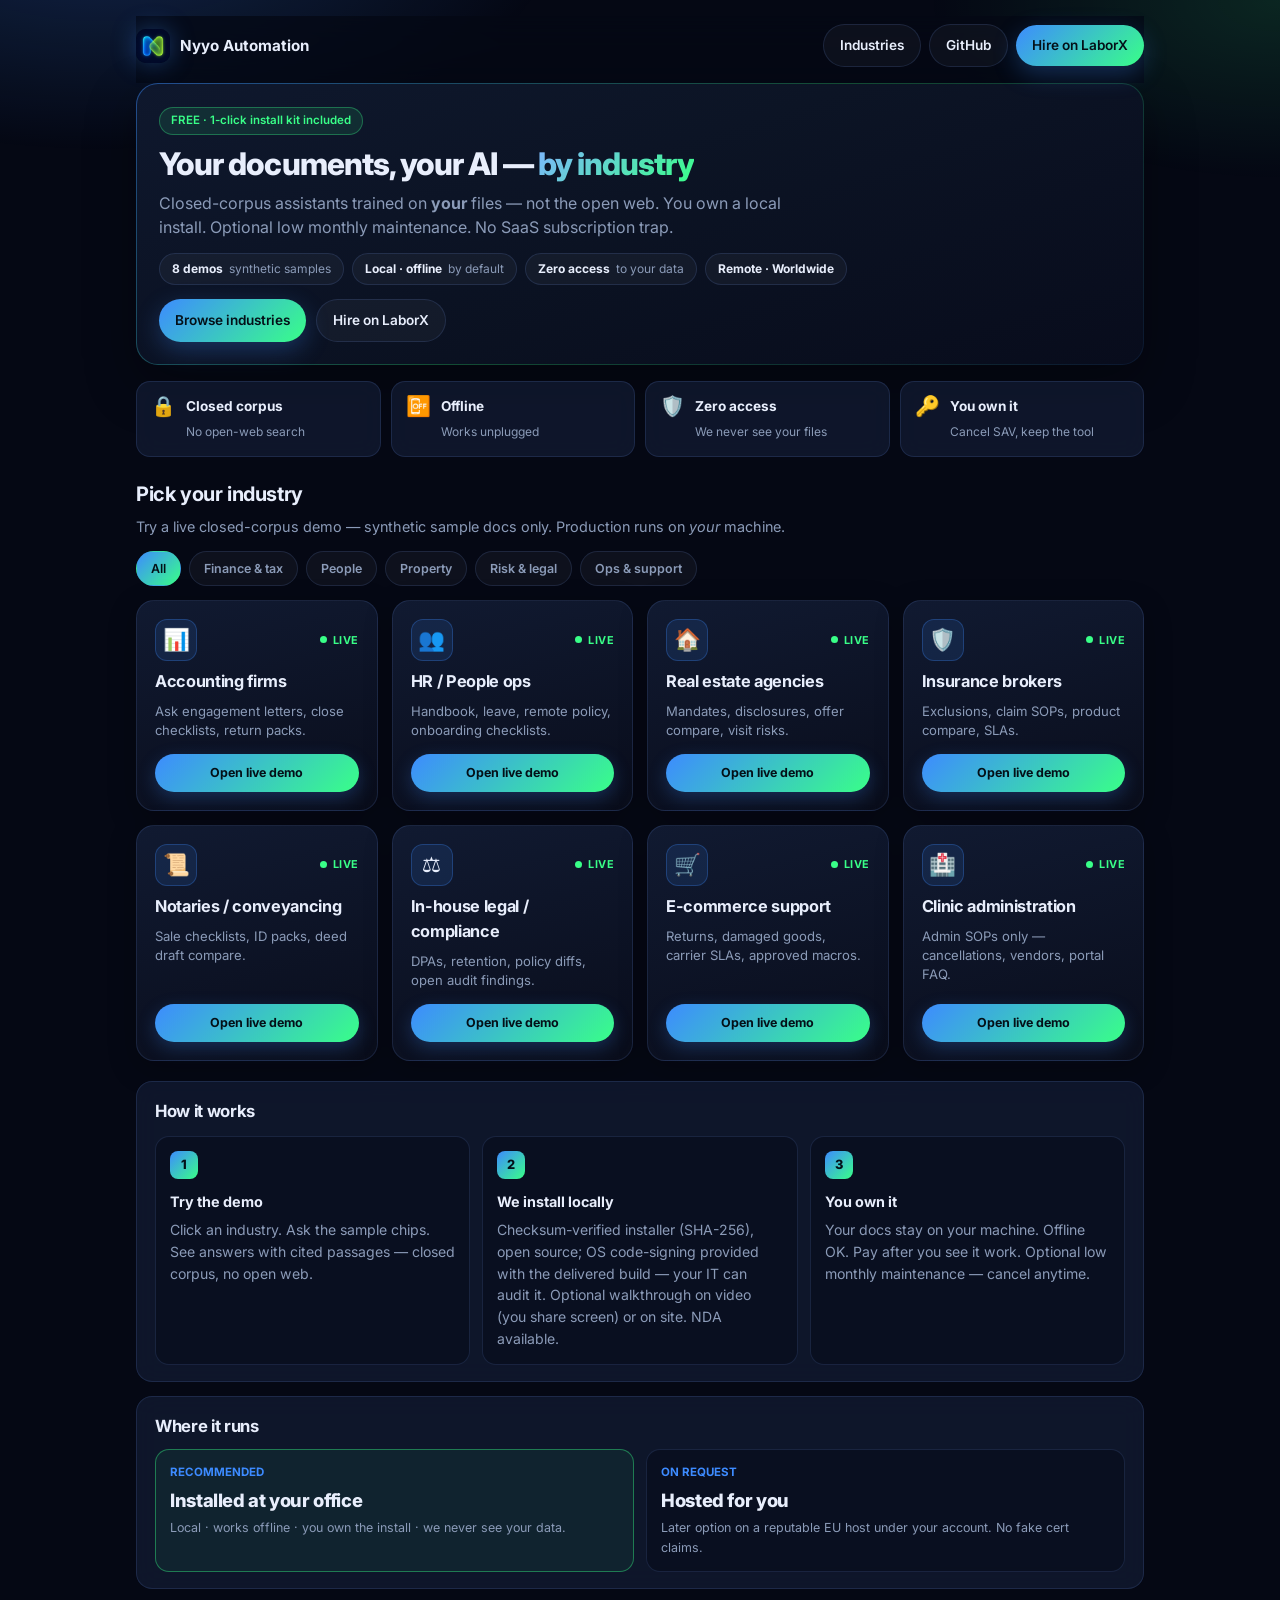
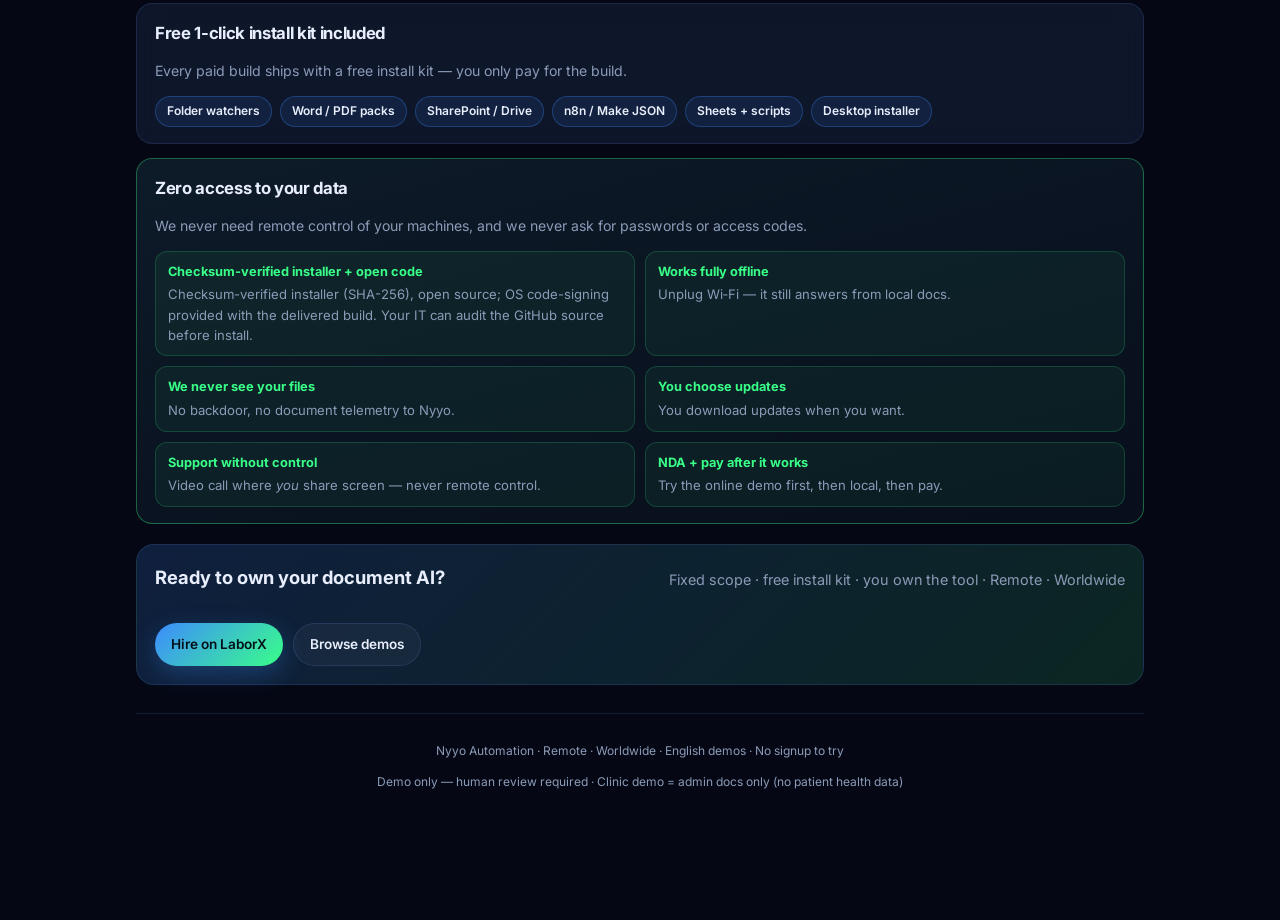
==== commit 671eb44b: "Honesty: checksum-verified installer wording (no code-signing cert yet)" ====
--- a/index.html
+++ b/index.html
@@ -124,7 +124,7 @@
   <h2>How it works</h2>
   <div class="steps-3">
     <div class="step-card"><div class="step-num">1</div><h3>Try the demo</h3><p>Click an industry. Ask the sample chips. See answers with cited passages — closed corpus, no open web.</p></div>
-    <div class="step-card"><div class="step-num">2</div><h3>We install locally</h3><p>Signed installer + open source your IT can audit. Optional walkthrough on video (you share screen) or on site. NDA available.</p></div>
+    <div class="step-card"><div class="step-num">2</div><h3>We install locally</h3><p>Checksum-verified installer (SHA-256), open source; OS code-signing provided with the delivered build — your IT can audit it. Optional walkthrough on video (you share screen) or on site. NDA available.</p></div>
     <div class="step-card"><div class="step-num">3</div><h3>You own it</h3><p>Your docs stay on your machine. Offline OK. Pay after you see it work. Optional low monthly maintenance — cancel anytime.</p></div>
   </div>
 </section>
@@ -158,7 +158,7 @@
   <h2>Zero access to your data</h2>
   <p>We never need remote control of your machines, and we never ask for passwords or access codes.</p>
   <div class="za-grid">
-    <div class="za-item"><strong>Signed installer + open code</strong>Your IT can audit the GitHub source before install.</div>
+    <div class="za-item"><strong>Checksum-verified installer + open code</strong>Checksum-verified installer (SHA-256), open source; OS code-signing provided with the delivered build. Your IT can audit the GitHub source before install.</div>
     <div class="za-item"><strong>Works fully offline</strong>Unplug Wi‑Fi — it still answers from local docs.</div>
     <div class="za-item"><strong>We never see your files</strong>No backdoor, no document telemetry to Nyyo.</div>
     <div class="za-item"><strong>You choose updates</strong>You download updates when you want.</div>
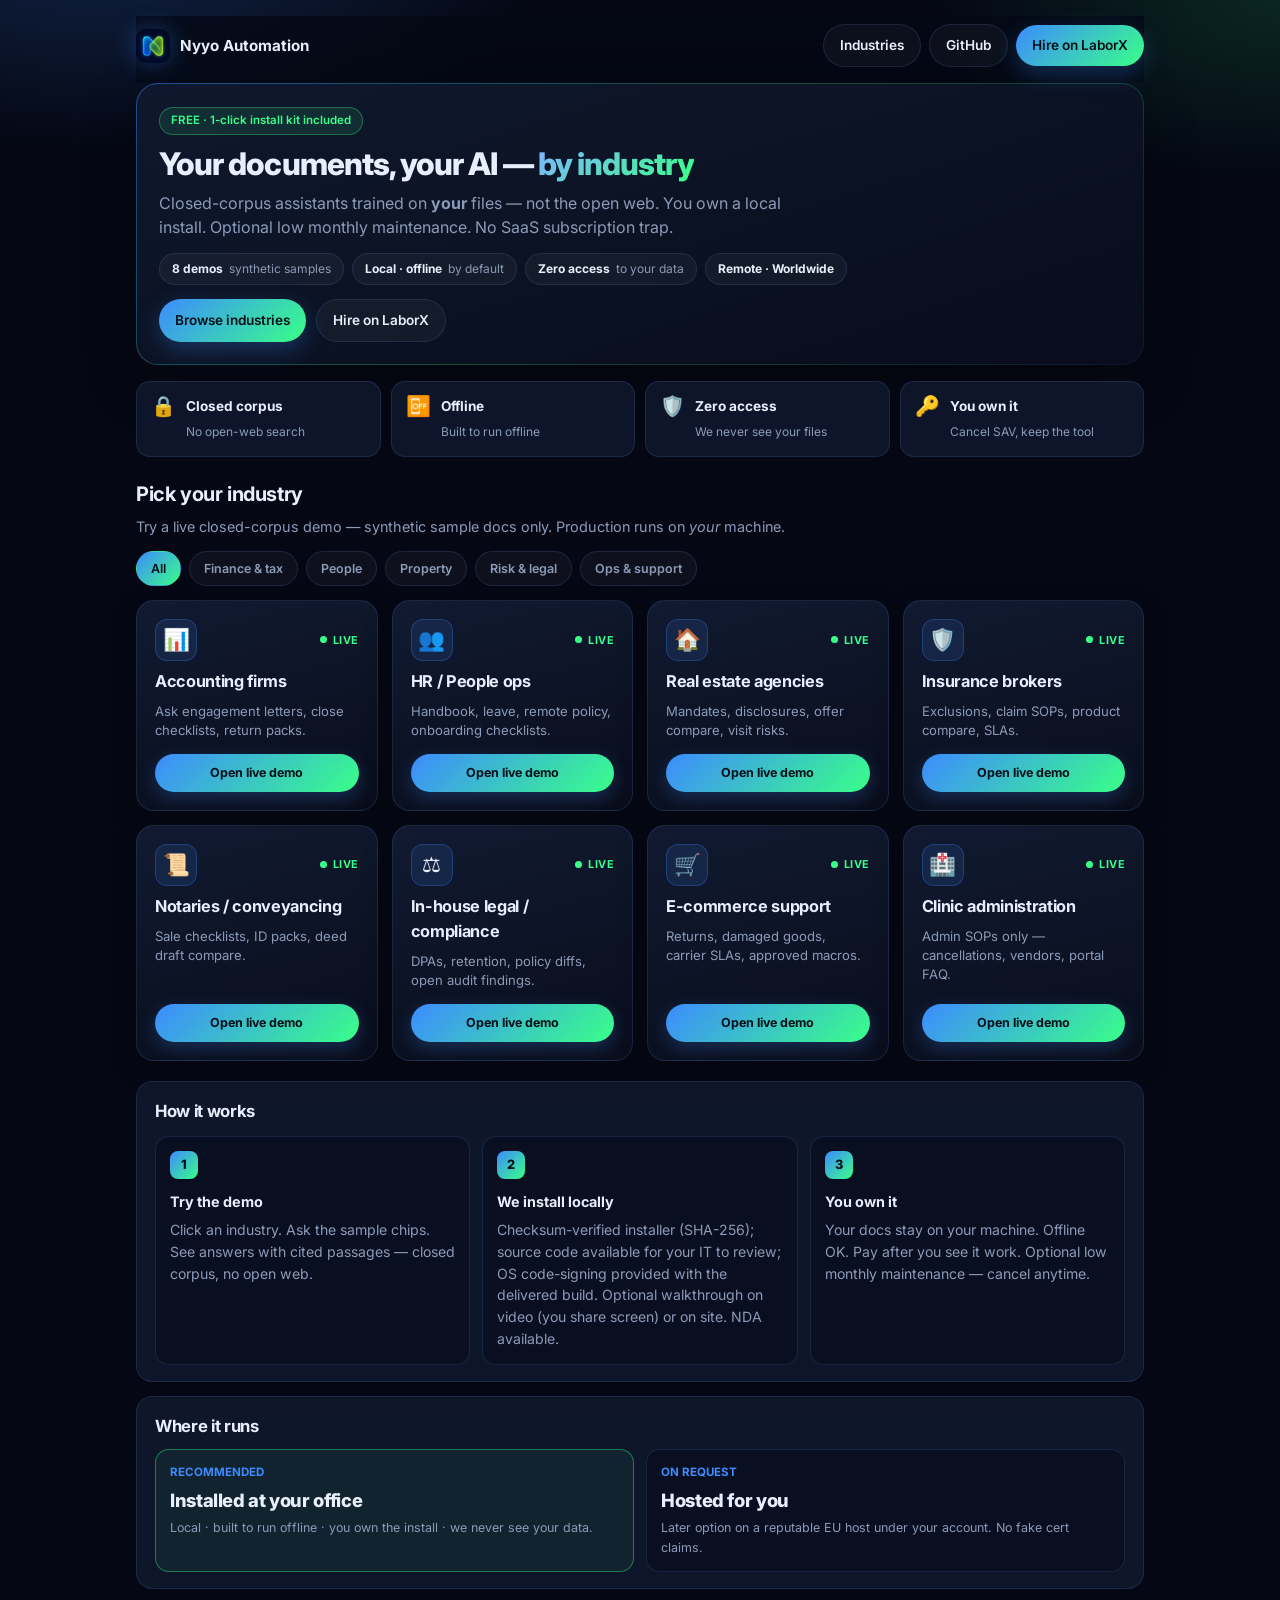
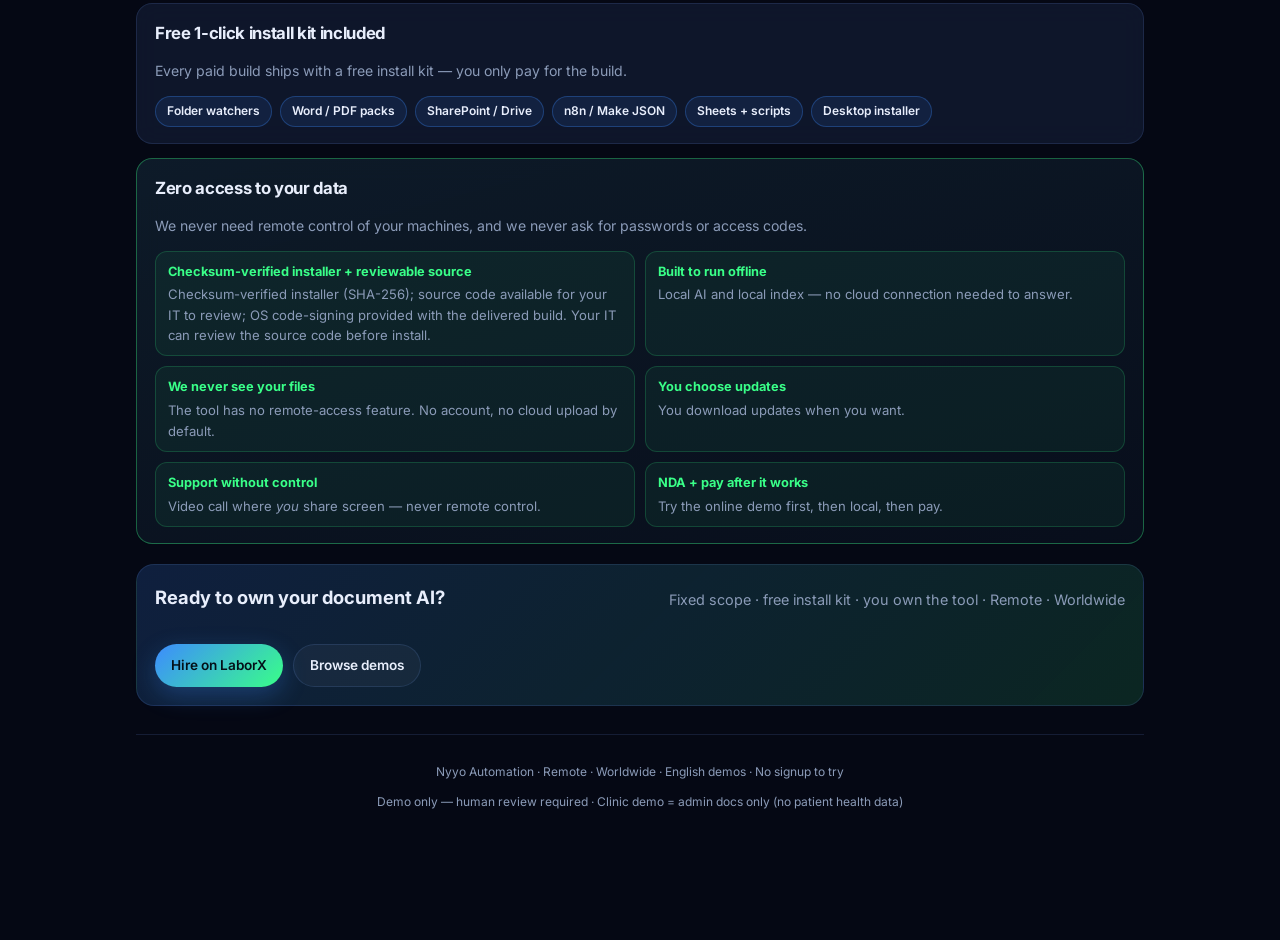
==== commit e7463f73: "Honesty pass: reviewable source, built to run offline, no remote-access feature, trial + NDA" ====
--- a/index.html
+++ b/index.html
@@ -50,7 +50,7 @@
 
 <section class="trust-strip" aria-label="Trust points">
   <div class="trust-item"><span class="trust-ico" aria-hidden="true">🔒</span><div><strong>Closed corpus</strong><span>No open-web search</span></div></div>
-  <div class="trust-item"><span class="trust-ico" aria-hidden="true">📴</span><div><strong>Offline</strong><span>Works unplugged</span></div></div>
+  <div class="trust-item"><span class="trust-ico" aria-hidden="true">📴</span><div><strong>Offline</strong><span>Built to run offline</span></div></div>
   <div class="trust-item"><span class="trust-ico" aria-hidden="true">🛡️</span><div><strong>Zero access</strong><span>We never see your files</span></div></div>
   <div class="trust-item"><span class="trust-ico" aria-hidden="true">🔑</span><div><strong>You own it</strong><span>Cancel SAV, keep the tool</span></div></div>
 </section>
@@ -124,7 +124,7 @@
   <h2>How it works</h2>
   <div class="steps-3">
     <div class="step-card"><div class="step-num">1</div><h3>Try the demo</h3><p>Click an industry. Ask the sample chips. See answers with cited passages — closed corpus, no open web.</p></div>
-    <div class="step-card"><div class="step-num">2</div><h3>We install locally</h3><p>Checksum-verified installer (SHA-256), open source; OS code-signing provided with the delivered build — your IT can audit it. Optional walkthrough on video (you share screen) or on site. NDA available.</p></div>
+    <div class="step-card"><div class="step-num">2</div><h3>We install locally</h3><p>Checksum-verified installer (SHA-256); source code available for your IT to review; OS code-signing provided with the delivered build. Optional walkthrough on video (you share screen) or on site. NDA available.</p></div>
     <div class="step-card"><div class="step-num">3</div><h3>You own it</h3><p>Your docs stay on your machine. Offline OK. Pay after you see it work. Optional low monthly maintenance — cancel anytime.</p></div>
   </div>
 </section>
@@ -135,7 +135,7 @@
     <div class="price-tier featured">
       <div class="label">Recommended</div>
       <div class="amount">Installed at your office</div>
-      <div class="note">Local · works offline · you own the install · we never see your data.</div>
+      <div class="note">Local · built to run offline · you own the install · we never see your data.</div>
     </div>
     <div class="price-tier">
       <div class="label">On request</div>
@@ -158,9 +158,9 @@
   <h2>Zero access to your data</h2>
   <p>We never need remote control of your machines, and we never ask for passwords or access codes.</p>
   <div class="za-grid">
-    <div class="za-item"><strong>Checksum-verified installer + open code</strong>Checksum-verified installer (SHA-256), open source; OS code-signing provided with the delivered build. Your IT can audit the GitHub source before install.</div>
-    <div class="za-item"><strong>Works fully offline</strong>Unplug Wi‑Fi — it still answers from local docs.</div>
-    <div class="za-item"><strong>We never see your files</strong>No backdoor, no document telemetry to Nyyo.</div>
+    <div class="za-item"><strong>Checksum-verified installer + reviewable source</strong>Checksum-verified installer (SHA-256); source code available for your IT to review; OS code-signing provided with the delivered build. Your IT can review the source code before install.</div>
+    <div class="za-item"><strong>Built to run offline</strong>Local AI and local index — no cloud connection needed to answer.</div>
+    <div class="za-item"><strong>We never see your files</strong>The tool has no remote-access feature. No account, no cloud upload by default.</div>
     <div class="za-item"><strong>You choose updates</strong>You download updates when you want.</div>
     <div class="za-item"><strong>Support without control</strong>Video call where <em>you</em> share screen — never remote control.</div>
     <div class="za-item"><strong>NDA + pay after it works</strong>Try the online demo first, then local, then pay.</div>
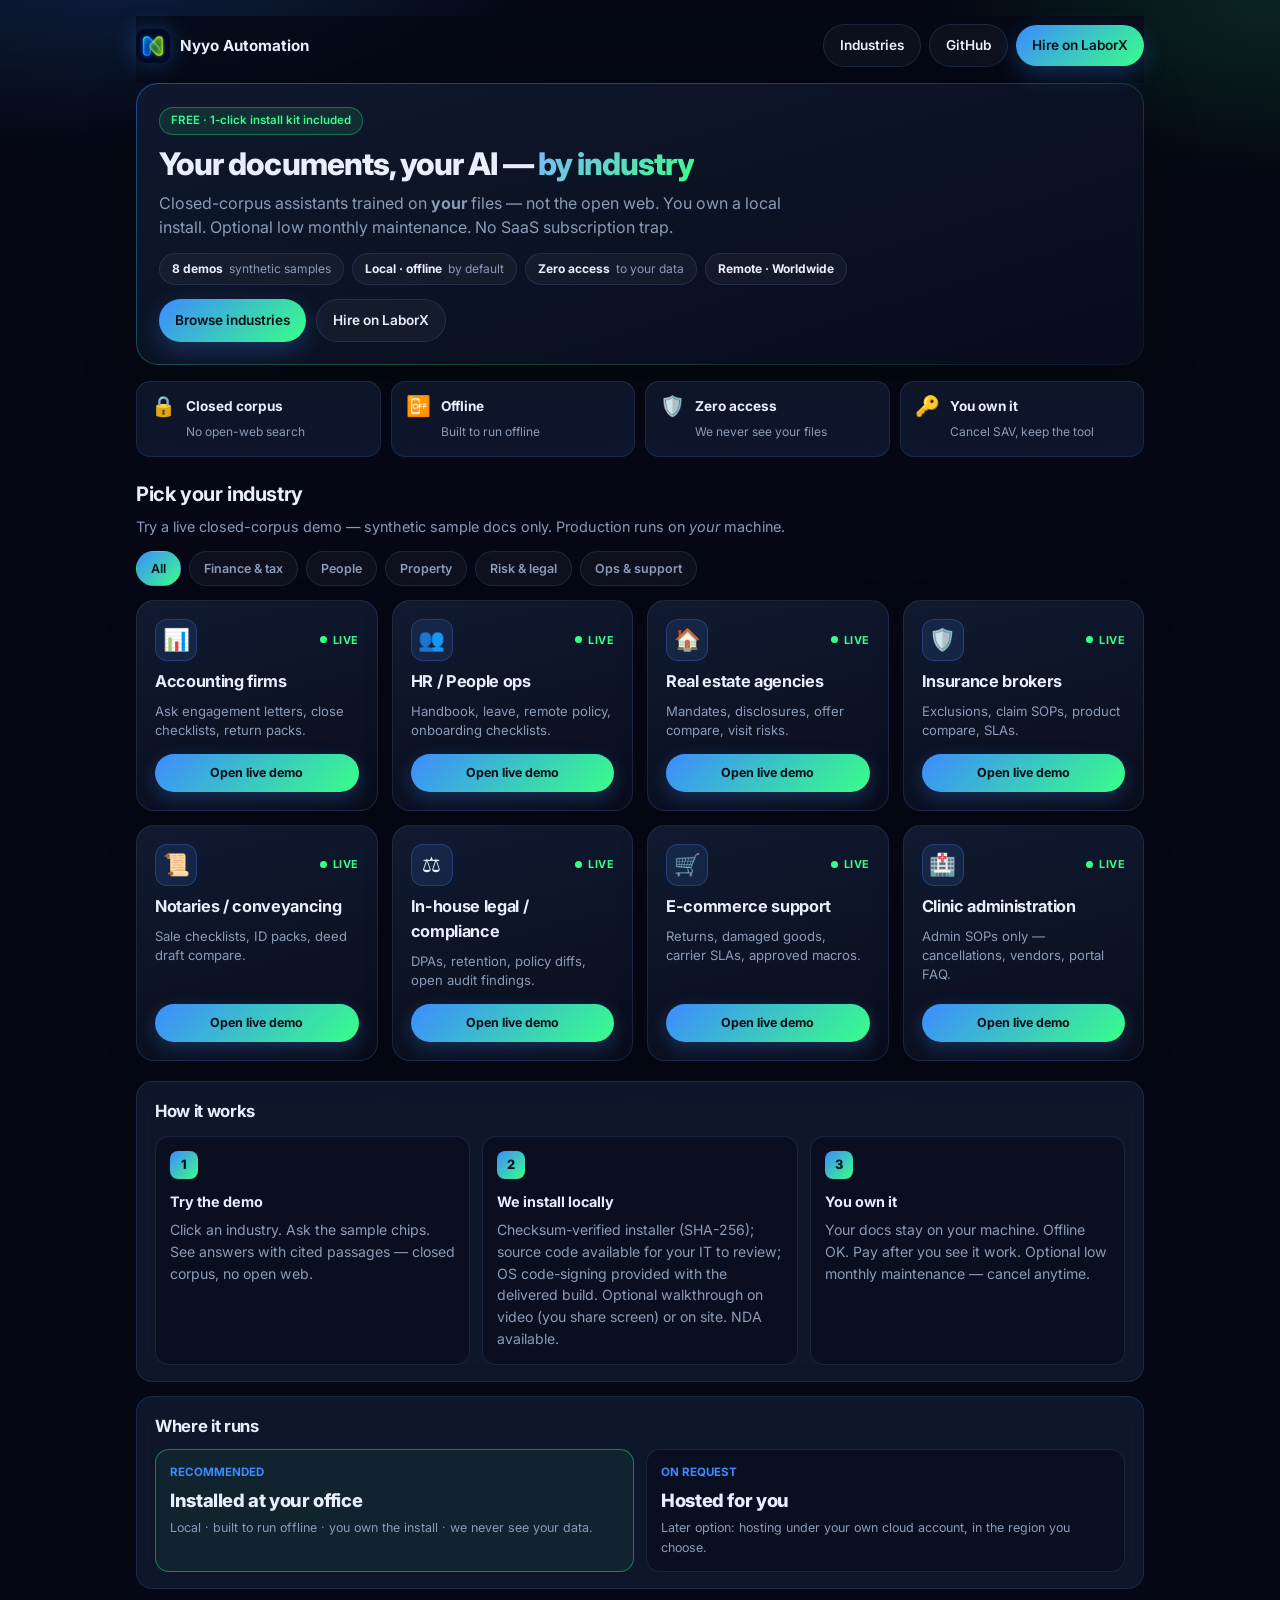
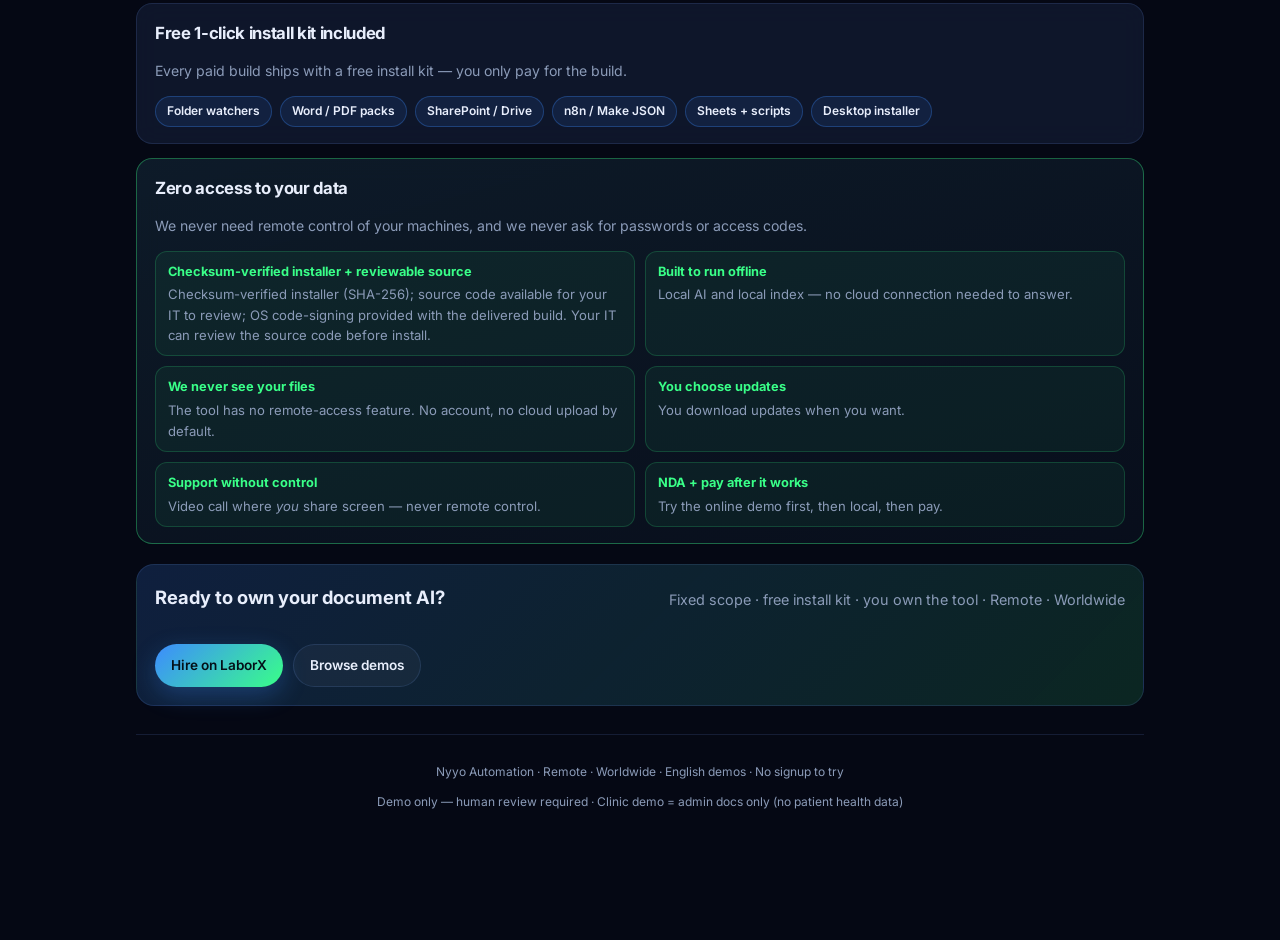
==== commit 00f6edd5: "Copy: neutral hosting wording on industry pages" ====
--- a/index.html
+++ b/index.html
@@ -140,7 +140,7 @@
     <div class="price-tier">
       <div class="label">On request</div>
       <div class="amount">Hosted for you</div>
-      <div class="note">Later option on a reputable EU host under your account. No fake cert claims.</div>
+      <div class="note">Later option: hosting under your own cloud account, in the region you choose.</div>
     </div>
   </div>
 </section>
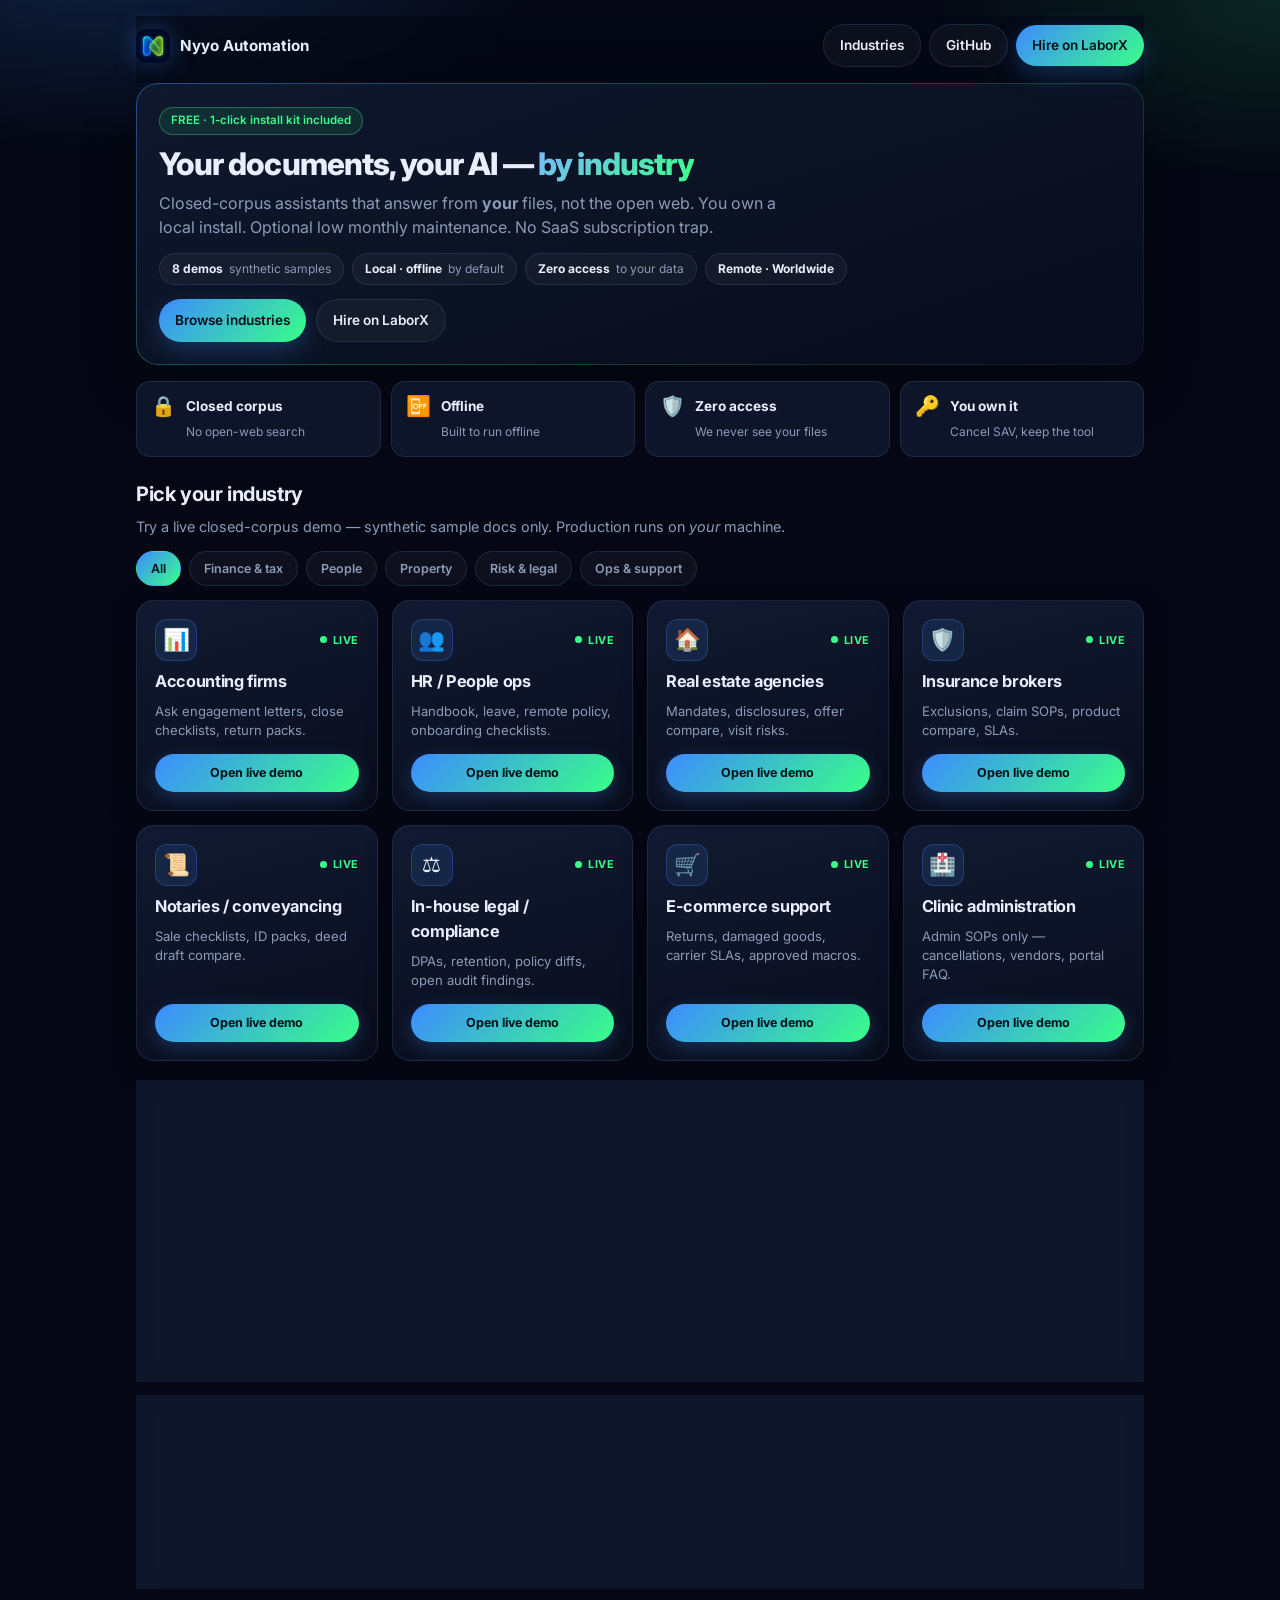
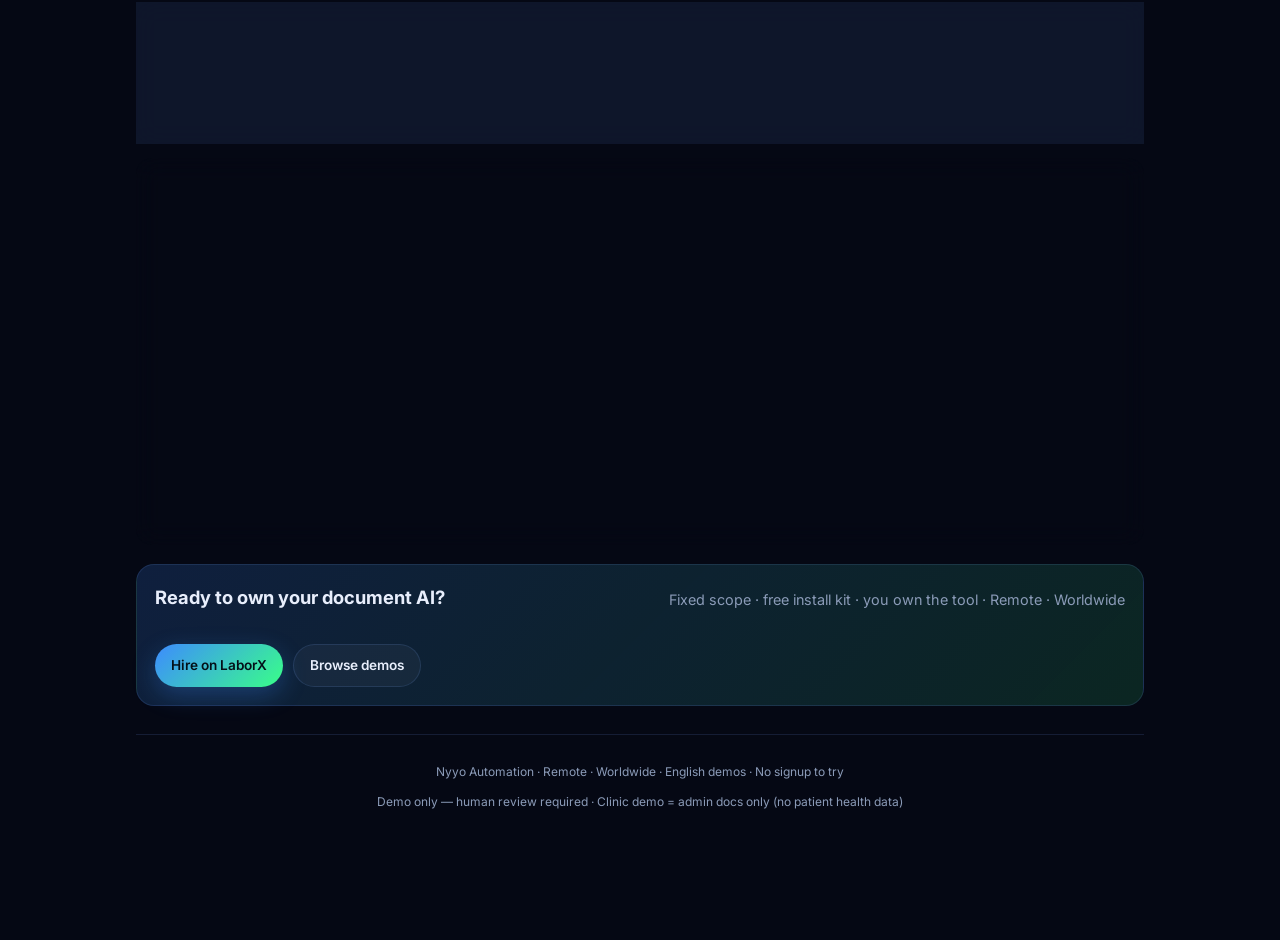
==== commit 84d97e5d: "Copy: assistants answer from your files" ====
--- a/index.html
+++ b/index.html
@@ -32,7 +32,7 @@
     <div class="tag">FREE · 1-click install kit included</div>
     <h1>Your documents, your AI — <span class="grad">by industry</span></h1>
     <p class="hero-lead">
-      Closed-corpus assistants trained on <strong>your</strong> files — not the open web.
+      Closed-corpus assistants that answer from <strong>your</strong> files, not the open web.
       You own a local install. Optional low monthly maintenance. No SaaS subscription trap.
     </p>
     <div class="proof proof-pills" aria-label="Highlights">
